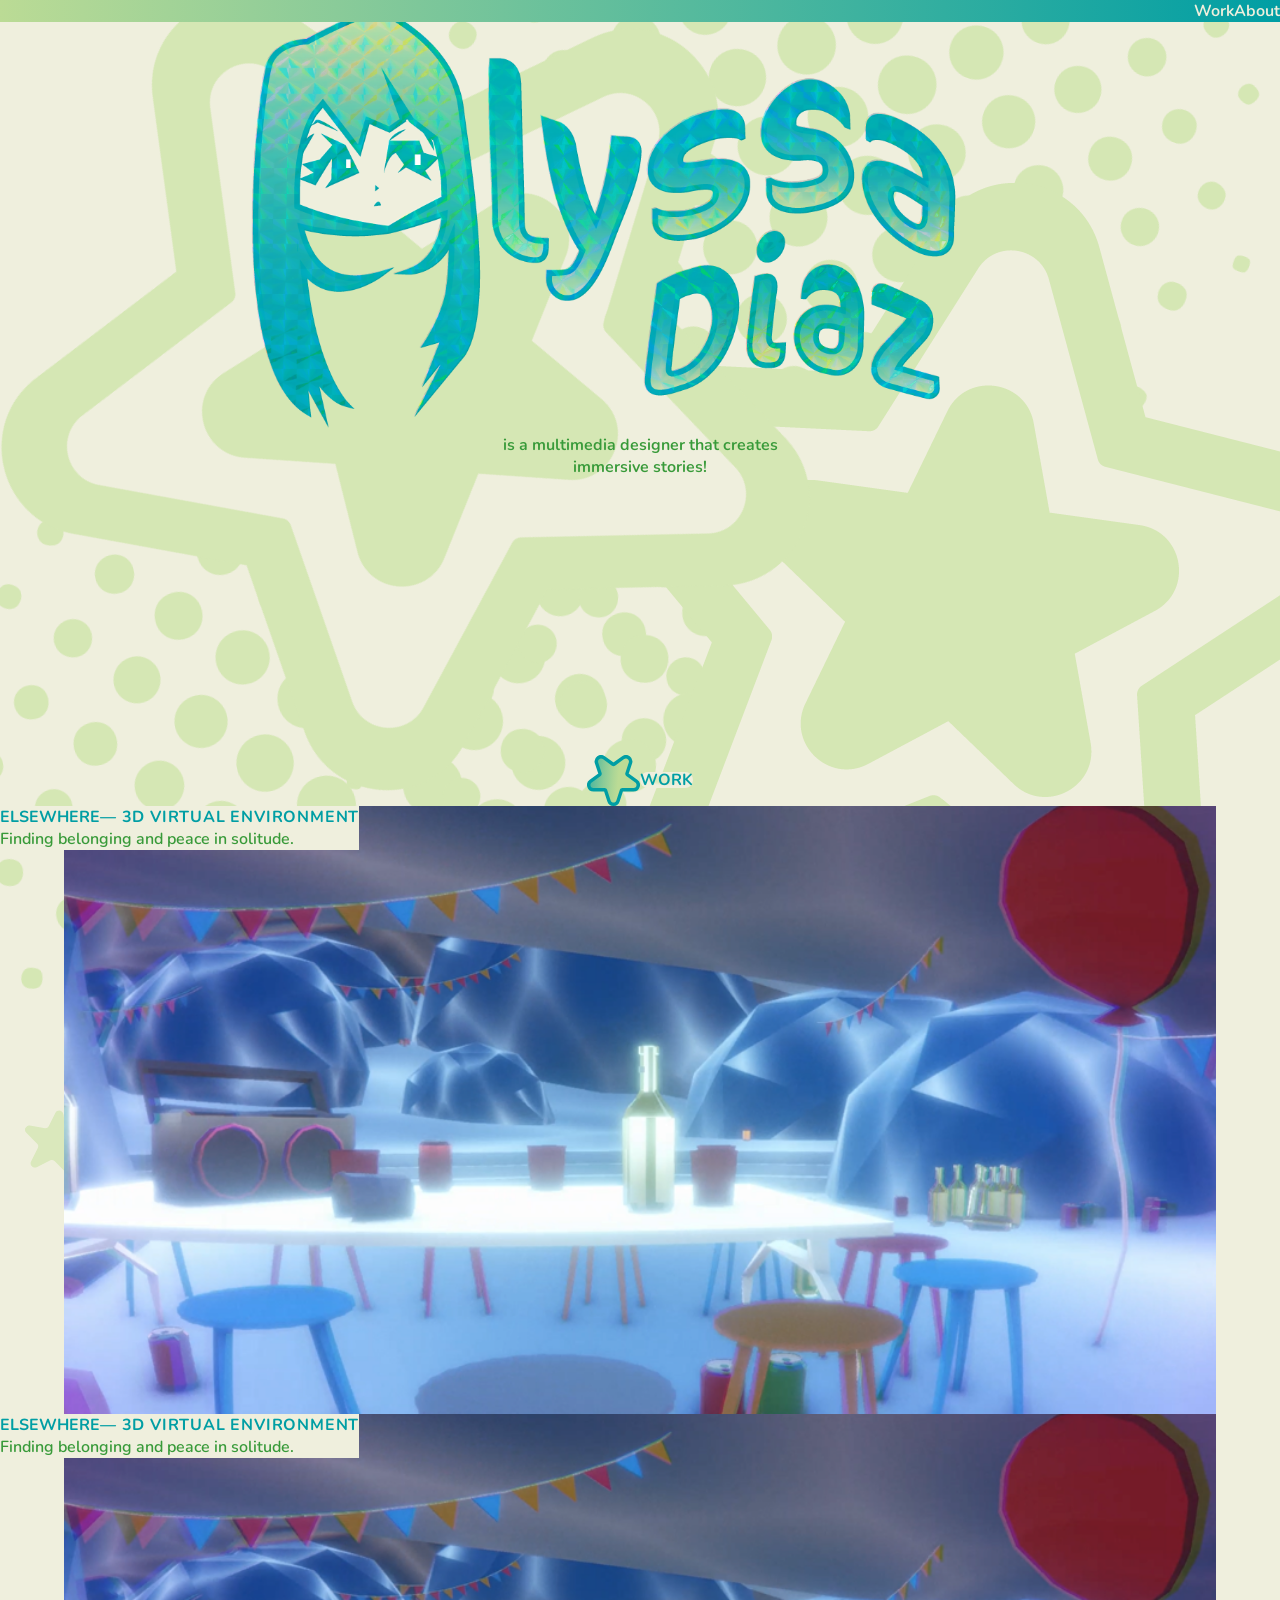
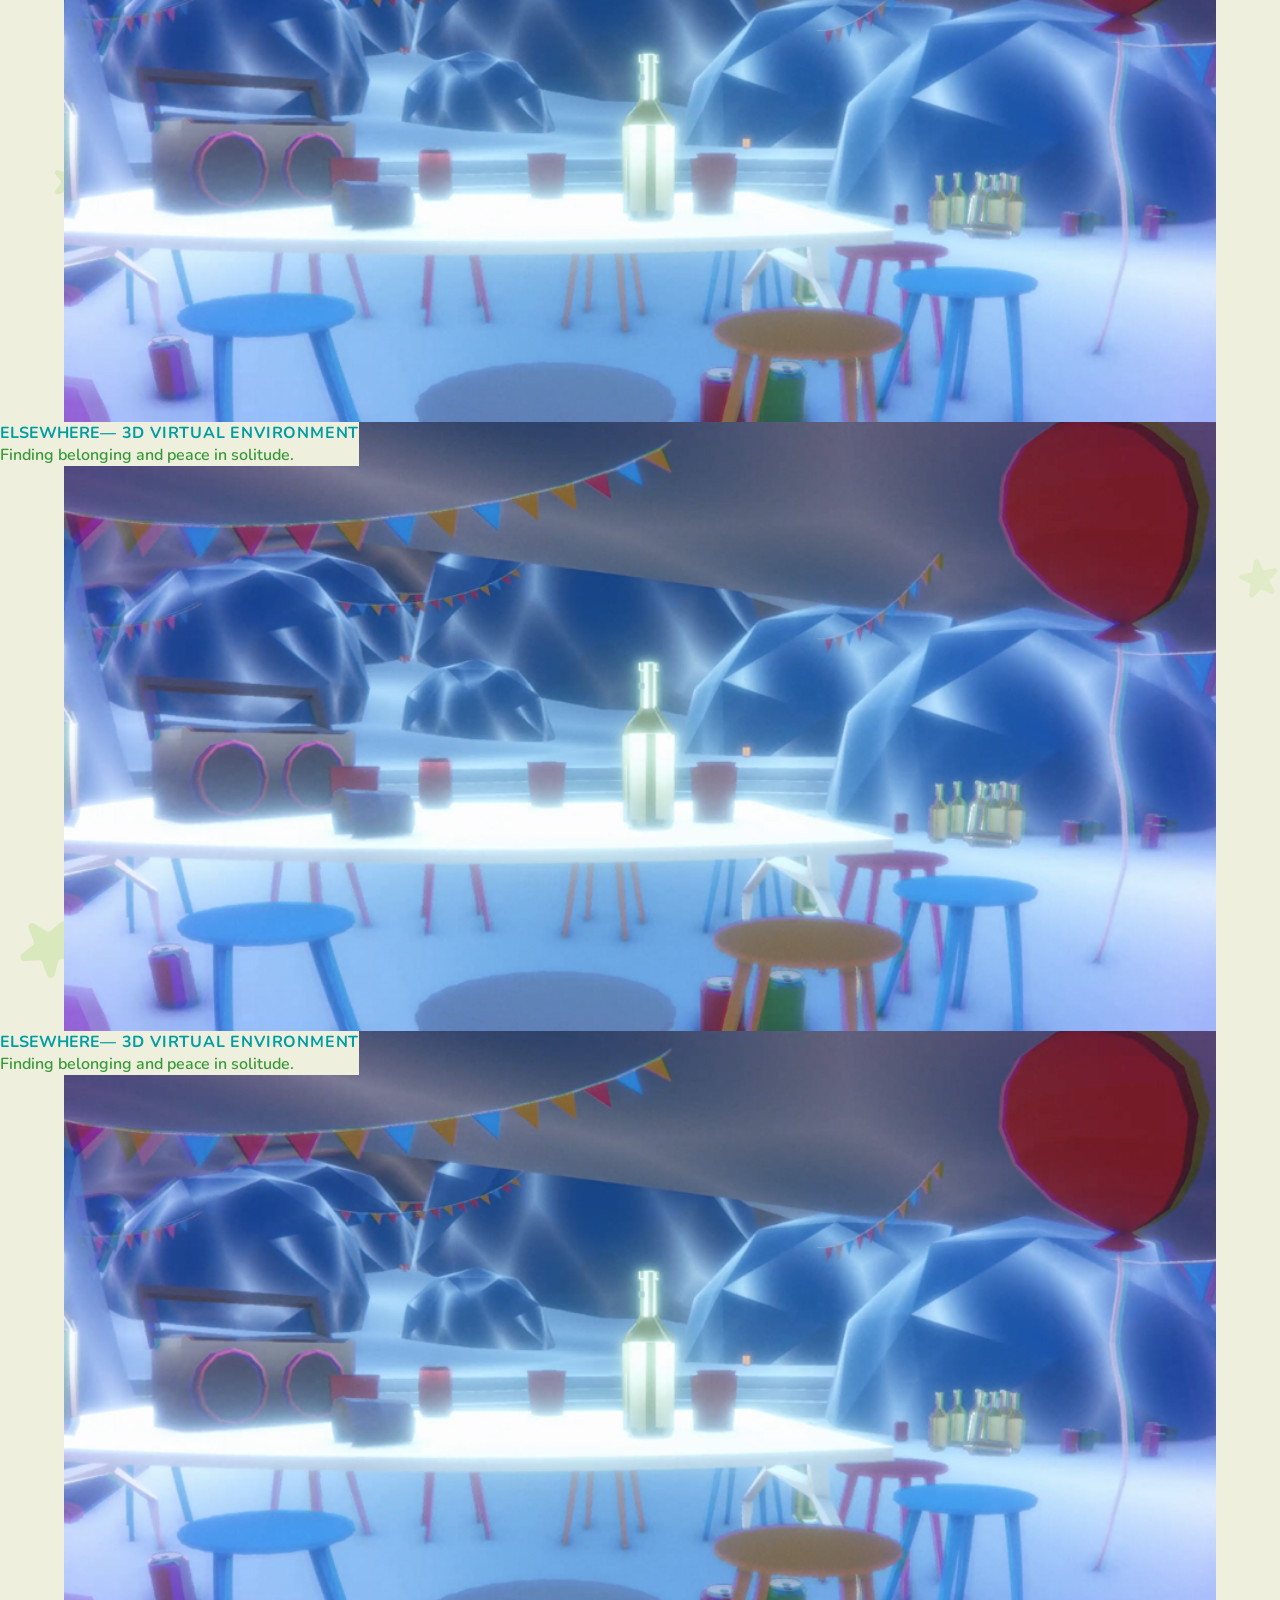
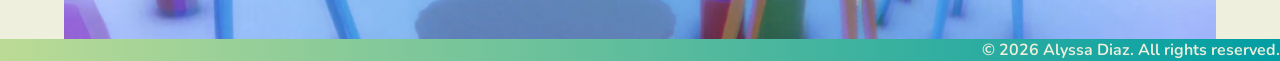
==== index.html @ bb654f98 "Initial commit" ====
<!DOCTYPE html>
<html lang="en">
<head>
  <meta charset="UTF-8">
  <meta name="viewport" content="width=device-width, initial-scale=1.0">
  <title>Alyssa Diaz</title>
  <link rel="stylesheet" href="https://fonts.googleapis.com/css2?family=Inconsolata:wght@200..900&family=Nunito:ital,wght@0,200..1000;1,200..1000&display=swap">
  <link rel="stylesheet" href="style.css">
</head>

<!-- navigation----------------------------->
<body>
  <header class="header">
    <nav class="nav" aria-label="Main">
      <ul>
        <li><a href="index.html">Work</a></li>
        <li><a href="about.html">About</a></li>
      </ul>
    </nav>
  </header>

  <!-- ME! ------------------------------------->
  <section class="intro-area" id="intro">
    <div class="intro-decor" aria-hidden="true">
      <img src="assets/homepage/halftone-circle.png" alt="" class="intro-asset intro-halftone intro-halftone--1">
      <img src="assets/homepage/halftone-circle.png" alt="" class="intro-asset intro-halftone intro-halftone--2">
      <img src="assets/homepage/halftone-circle.png" alt="" class="intro-asset intro-halftone intro-halftone--3">
      <img src="assets/homepage/bigstar.png" alt="" class="intro-asset intro-star intro-star--1">
      <img src="assets/homepage/bigstar.png" alt="" class="intro-asset intro-star intro-star--2">
    </div>

    <div class="intro-content">
      <div class="logo-box">
        <img src="assets/homepage/logo.png" alt="logo" class="logo">
      </div>

      <div class="intro-text">
        <p>is a multimedia designer that creates immersive stories!</p>
      </div>
    </div>
  </section>
  
    <!-- work section --------------------------------------->
    <div class="work-section-clip">
    <section class="work-section" id="work">
      <div class="work-decor" aria-hidden="true"></div>
      <div class="work-title-wrapper">
        <img src="assets/title-star.svg" class="star-icon" alt="" aria-hidden="true">
        <h2 class="work-title">WORK</h2>
      </div>
      <div class="work-grid">
 <!-- project 1 -->
 <a href="work/elsewhere.html" class="project-card">
    <!-- project label ontop -->
    <div class="project-info-label">
      <h3>ELSEWHERE <span class="subtitle">— 3D VIRTUAL ENVIRONMENT</span></h3>
      <p>Finding belonging and peace in solitude.</p>
    </div>
    
    <!-- image container -->
    <div class="project-image-container">
      <img src="assets\homepage\elsewhere.png" alt="Elsewhere Project" class="final-render" />
    </div>
  </a>


        <!-- project  1 end -->

         <!-- project 2 -->
 <a href="work/elsewhere.html" class="project-card">
    <!-- project label ontop -->
    <div class="project-info-label">
      <h3>ELSEWHERE <span class="subtitle">— 3D VIRTUAL ENVIRONMENT</span></h3>
      <p>Finding belonging and peace in solitude.</p>
    </div>
    
    <!-- image container -->
    <div class="project-image-container">
      <img src="assets\homepage\elsewhere.png" alt="Elsewhere Project" class="final-render" />
    </div>
  </a>


        <!-- project  2 end -->

                 <!-- project 3 -->
 <a href="work/elsewhere.html" class="project-card">
  <!-- project label ontop -->
  <div class="project-info-label">
    <h3>ELSEWHERE <span class="subtitle">— 3D VIRTUAL ENVIRONMENT</span></h3>
    <p>Finding belonging and peace in solitude.</p>
  </div>
  
  <!-- image container -->
  <div class="project-image-container">
    <img src="assets\homepage\elsewhere.png" alt="Elsewhere Project" class="final-render" />
  </div>
</a>


      <!-- project  3 end -->

               <!-- project 4 -->
 <a href="work/elsewhere.html" class="project-card">
  <!-- project label ontop -->
  <div class="project-info-label">
    <h3>ELSEWHERE <span class="subtitle">— 3D VIRTUAL ENVIRONMENT</span></h3>
    <p>Finding belonging and peace in solitude.</p>
  </div>
  
  <!-- image container -->
  <div class="project-image-container">
    <img src="assets\homepage\elsewhere.png" alt="Elsewhere Project" class="final-render" />
  </div>
</a>


      <!-- project  4 end -->

        
      </div>
    </section>
    </div>

  <!-- footer -->
  <footer class="site-footer" id="footer">
    <p>&copy; 2026 Alyssa Diaz. All rights reserved.</p>
  </footer>
  <script src="js/work-stars.js" defer></script>
</body>
</html>
---- style.css ----
/* RESET */
* {
  margin: 0;
  padding: 0;
  box-sizing: border-box;
}

html, body {
  margin: 0;
  padding: 0;
  width: 100%;
  max-width: 100%;
  overflow-x: clip;
}

:root {
  --site-ref-w: 1920px;
  /* 1440 → 0.75 | 1920 → 1 | 2560 → 1.33 */
  --site-scale: clamp(0.75, 100vw / var(--site-ref-w), 1.333);
  --header-offset: calc(5.5rem * var(--site-scale, 1));
}

/* MAIN STYLING */
body {
  background-color: #efefdd;
  font-family: "Nunito", sans-serif;
  padding-top: var(--header-offset);
}

p {
  color: #389a39;
}

/* =========================
   HEADER
========================= */

.header {
  display: flex;
  align-items: center;
  justify-content: flex-end;

  position: fixed;
  top: 0;
  left: 0;
  width: 100%;
  padding: calc(0.2rem * var(--site-scale, 1)) calc(4rem * var(--site-scale, 1)) calc(0.7rem * var(--site-scale, 1)) 0;
  box-sizing: border-box;

  background: linear-gradient(to right, #bbdb95, #009ea4);
  z-index: 1000;
}

/* top nav list */
.nav ul {
  display: flex;
  align-items: center;
  justify-content: flex-end;
  gap: calc(3rem * var(--site-scale, 1));

  list-style: none;
}

/* nav text */
.nav a {
  display: inline-block;
  font-size: calc(1.8rem * var(--site-scale, 1));
  font-weight: 650;
  text-decoration: none;
  color: #efefdd;
  transition: color 0.2s ease, transform 0.2s ease;
}

.nav a:hover {
  color: #d5e7b4;
  transform: scale(1.08);
}

.nav a:focus-visible {
  color: #d5e7b4;
  outline: 2px solid #efefdd;
  outline-offset: 0.2rem;
}

/* =========================
   HEADER DOUBLE LINE
========================= */

/* first line */
.header::before {
  content: "";
  position: absolute;
  bottom: calc(0.5rem * var(--site-scale, 1));
  left: 0;
  width: 100%;
  height: calc(0.3rem * var(--site-scale, 1));
  background: #bbdb95;
}

/* second line */
.header::after {
  content: "";
  position: absolute;
  bottom: 0;
  left: 0;
  width: 100%;
  height: calc(0.5rem * var(--site-scale, 1));
  background: #009ea4;
}

/* =========================
   INTRO SECTION
========================= */

.intro-area {
  position: relative;
  display: flex;
  flex-direction: column;
  align-items: center;
  justify-content: flex-start;
  min-height: 75vh;
  text-align: center;
  overflow: visible;
  margin: 3rem 0 2rem 0;
  padding-left: 2rem;
  padding-right: 2rem;
}

/* decorative layer */
.intro-decor {
  position: absolute;
  top: 0;
  bottom: 0;
  left: 0;
  right: 0;
  pointer-events: none;
  z-index: 0;
  overflow: visible;
}

@keyframes intro-jitter-a {
  0%, 100% {
    transform: translate(var(--translate-x, 0px), var(--translate-y, 0px)) rotate(var(--rotate, 0deg));
  }
  15% {
    transform: translate(calc(var(--translate-x, 0px) + 3px), calc(var(--translate-y, 0px) - 2px)) rotate(calc(var(--rotate, 0deg) + 1.2deg));
  }
  30% {
    transform: translate(calc(var(--translate-x, 0px) - 2px), calc(var(--translate-y, 0px) + 3px)) rotate(calc(var(--rotate, 0deg) - 0.9deg));
  }
  45% {
    transform: translate(calc(var(--translate-x, 0px) + 1px), calc(var(--translate-y, 0px) + 1px)) rotate(calc(var(--rotate, 0deg) + 0.4deg));
  }
  62% {
    transform: translate(calc(var(--translate-x, 0px) - 3px), calc(var(--translate-y, 0px) - 1px)) rotate(calc(var(--rotate, 0deg) - 1.1deg));
  }
  78% {
    transform: translate(calc(var(--translate-x, 0px) + 2px), calc(var(--translate-y, 0px) - 3px)) rotate(calc(var(--rotate, 0deg) + 0.7deg));
  }
}

@keyframes intro-jitter-b {
  0%, 100% {
    transform: translate(var(--translate-x, 0px), var(--translate-y, 0px)) rotate(var(--rotate, 0deg));
  }
  8% {
    transform: translate(calc(var(--translate-x, 0px) - 2px), calc(var(--translate-y, 0px) + 2px)) rotate(calc(var(--rotate, 0deg) - 1deg));
  }
  22% {
    transform: translate(calc(var(--translate-x, 0px) + 4px), calc(var(--translate-y, 0px) - 1px)) rotate(calc(var(--rotate, 0deg) + 1.4deg));
  }
  38% {
    transform: translate(var(--translate-x, 0px), var(--translate-y, 0px)) rotate(var(--rotate, 0deg));
  }
  51% {
    transform: translate(calc(var(--translate-x, 0px) - 1px), calc(var(--translate-y, 0px) - 3px)) rotate(calc(var(--rotate, 0deg) - 0.6deg));
  }
  67% {
    transform: translate(calc(var(--translate-x, 0px) + 2px), calc(var(--translate-y, 0px) + 2px)) rotate(calc(var(--rotate, 0deg) + 0.8deg));
  }
  88% {
    transform: translate(calc(var(--translate-x, 0px) - 3px), calc(var(--translate-y, 0px) + 1px)) rotate(calc(var(--rotate, 0deg) - 1.2deg));
  }
}

@keyframes intro-jitter-c {
  0%, 100% {
    transform: translate(var(--translate-x, 0px), var(--translate-y, 0px)) rotate(var(--rotate, 0deg));
  }
  18% {
    transform: translate(calc(var(--translate-x, 0px) + 1px), calc(var(--translate-y, 0px) + 3px)) rotate(calc(var(--rotate, 0deg) + 0.5deg));
  }
  33% {
    transform: translate(calc(var(--translate-x, 0px) - 3px), calc(var(--translate-y, 0px) - 2px)) rotate(calc(var(--rotate, 0deg) - 1.3deg));
  }
  49% {
    transform: translate(var(--translate-x, 0px), var(--translate-y, 0px)) rotate(var(--rotate, 0deg));
  }
  64% {
    transform: translate(calc(var(--translate-x, 0px) + 2px), calc(var(--translate-y, 0px) - 1px)) rotate(calc(var(--rotate, 0deg) + 1deg));
  }
  79% {
    transform: translate(calc(var(--translate-x, 0px) - 2px), calc(var(--translate-y, 0px) + 2px)) rotate(calc(var(--rotate, 0deg) - 0.7deg));
  }
  93% {
    transform: translate(calc(var(--translate-x, 0px) + 3px), calc(var(--translate-y, 0px) - 3px)) rotate(calc(var(--rotate, 0deg) + 1.1deg));
  }
}

.intro-asset {
  position: absolute;
  width: var(--size);
  height: auto;
  top: var(--top, auto);
  left: var(--left, auto);
  right: var(--right, auto);
  transform: translate(var(--translate-x, 0px), var(--translate-y, 0px)) rotate(var(--rotate, 0deg));
  animation-timing-function: steps(1, end);
  animation-iteration-count: infinite;
}

.intro-halftone--1 {
  animation-name: intro-jitter-a;
  animation-duration: 2.17s;
  animation-delay: -0.83s;
}

.intro-halftone--2 {
  animation-name: intro-jitter-b;
  animation-duration: 4.03s;
  animation-delay: -2.41s;
}

.intro-halftone--3 {
  animation-name: intro-jitter-c;
  animation-duration: 5.29s;
  animation-delay: -3.67s;
}

.intro-star--1 {
  animation-name: intro-jitter-b;
  animation-duration: 3.71s;
  animation-delay: -1.19s;
}

.intro-star--2 {
  animation-name: intro-jitter-a;
  animation-duration: 2.89s;
  animation-delay: -2.03s;
}

@media (prefers-reduced-motion: reduce) {
  .intro-asset,
  .logo,
  .intro-text {
    animation: none;
  }
}

/* halftone circles */
.intro-halftone--1 {
  --size: calc(35rem * var(--site-scale, 1));
  --top: 45%;
  --left: -5%;
  --rotate: -12deg;
}

.intro-halftone--2 {
  --size: calc(35rem * var(--site-scale, 1));
  --top: 60%;
  --right: 5%;
  --left: auto;
  --rotate: 8deg;
}

.intro-halftone--3 {
  --size: calc(35rem * var(--site-scale, 1));
  --top: -48%;
  --right: 1%;
  --left: auto;
  --rotate: 20deg;
}

/* big stars */
.intro-star--1 {
  --size: calc(35rem * var(--site-scale, 1));
  --top: 20%;
  --right: -8%;
  --left: auto;
}

.intro-star--2 {
  --size: calc(30rem * var(--site-scale, 1));
  --top: -15%;
  --left: 1%;
  --rotate: -40deg;
}

.intro-content {
  position: relative;
  z-index: 1;
  display: flex;
  flex-direction: column;
  align-items: center;
  width: 100%;
}

/* logo & intro text float */
@keyframes intro-float {
  0%, 100% {
    transform: translateY(0);
  }
  50% {
    transform: translateY(calc(-1rem * var(--site-scale, 1)));
  }
}

.logo-box {
  margin-top: -6vh;
  padding-right: 4rem;
}

.logo {
  width: 60vw;
  height: auto;
  animation: intro-float 4.5s ease-in-out infinite;
}

/* intro text */
.intro-text {
  margin-top: calc(1rem * var(--site-scale, 1));
  animation: intro-float 5.2s ease-in-out infinite;
  animation-delay: -2s;
}

.intro-text p {
  margin-top: 0;
  font-size: calc(1.8rem * var(--site-scale, 1));
  font-weight: 650;
  max-width: 30ch;
  text-align: center;
}

/* =========================
   WORK SECTION
========================= */

.work-section-clip {
  width: 100vw;
  max-width: 100vw;
  margin-left: calc(50% - 50vw);
  margin-right: calc(50% - 50vw);
  overflow: hidden;
}

.work-section {
  position: relative;
  width: calc(100% + 4rem * var(--site-scale, 1));
  margin-left: calc(-2rem * var(--site-scale, 1));
  margin-bottom: calc(-2rem * var(--site-scale, 1));
  padding-bottom: calc(2rem * var(--site-scale, 1));
  box-sizing: border-box;
  display: flex;
  flex-direction: column;
  align-items: center;
  overflow: hidden;
  border: calc(0.7rem * var(--site-scale, 1)) solid #009ea4;
  border-radius: calc(7rem * var(--site-scale, 1)) calc(7rem * var(--site-scale, 1)) 0 0;
  background: linear-gradient(
    to bottom,
    #d5e7b4 0,
    #d5e7b4 calc(7rem * var(--site-scale, 1)),
    #efefdd calc(25rem * var(--site-scale, 1))
  );
}

/* floating background stars */
.work-decor {
  position: absolute;
  inset: 0;
  pointer-events: none;
  z-index: 0;
  overflow: hidden;
}

.work-star {
  position: absolute;
  left: 0;
  top: 0;
  height: auto;
  transform-origin: center center;
  pointer-events: none;
}

.work-grid {
  position: relative;
  z-index: 1;
  width: 100%;
  max-width: calc(96rem * var(--site-scale, 1));
  margin: 0 auto;
  padding: 0 calc(1.5rem * var(--site-scale, 1));
  display: flex;
  flex-direction: column;
  align-items: center;
  gap: calc(5rem * var(--site-scale, 1));
}

/* -------------------------------------------PROJECTS--- */

/* work title */
.work-title-wrapper {
  display: inline-flex;
  flex-direction: row;
  align-items: center;
  justify-content: center;
  position: relative;
  z-index: 10;
  margin: calc(5rem * var(--site-scale, 1)) auto calc(8rem * var(--site-scale, 1));
}

.star-icon {
  width: auto;
  height: calc(8rem * var(--site-scale, 1));
  flex-shrink: 0;
  margin-right: calc(-5.5rem * var(--site-scale, 1));
  z-index: 2;
}

.work-title {
  margin: 0;
  background-color: #efefdd;
  border: calc(9px * var(--site-scale, 1)) solid #009ea4;
  border-radius: 999px;
  padding: calc(0.75rem * var(--site-scale, 1)) calc(8rem * var(--site-scale, 1));
  color: #009ea4;
  font-family: "Nunito", sans-serif;
  font-size: calc(4rem * var(--site-scale, 1));
  font-weight: 700;
  line-height: 1;
  white-space: nowrap;

  background-image:
    linear-gradient(to left, #efefdd 20%, transparent 80%),
    radial-gradient(#d5e7b4 30%, transparent 50%);
  background-size: 100% 100%, calc(20px * var(--site-scale, 1)) calc(20px * var(--site-scale, 1));
  background-repeat: no-repeat, repeat;
}

@keyframes project-card-bounce {
  /* on ground */
  0%, 48%, 50%, 98%, 100% {
    transform: translateY(0) rotate(0deg);
  }

  /* —— bounce 1: jump → wiggle → fall —— */
  9% {
    transform: translateY(calc(-10px * var(--site-scale, 1))) rotate(0deg);
  }
  13% {
    transform: translateY(calc(-10px * var(--site-scale, 1))) rotate(-0.3deg);
  }
  18% {
    transform: translateY(calc(-10px * var(--site-scale, 1))) rotate(0.25deg);
  }
  23% {
    transform: translateY(calc(-10px * var(--site-scale, 1))) rotate(-0.25deg);
  }
  28% {
    transform: translateY(calc(-10px * var(--site-scale, 1))) rotate(0deg);
  }
  36% {
    transform: translateY(calc(-6px * var(--site-scale, 1))) rotate(0deg);
  }
  42% {
    transform: translateY(calc(-2px * var(--site-scale, 1))) rotate(0deg);
  }

  /* —— bounce 2: jump → wiggle → fall —— */
  59% {
    transform: translateY(calc(-10px * var(--site-scale, 1))) rotate(0deg);
  }
  63% {
    transform: translateY(calc(-10px * var(--site-scale, 1))) rotate(0.3deg);
  }
  68% {
    transform: translateY(calc(-10px * var(--site-scale, 1))) rotate(-0.25deg);
  }
  73% {
    transform: translateY(calc(-10px * var(--site-scale, 1))) rotate(0.25deg);
  }
  78% {
    transform: translateY(calc(-10px * var(--site-scale, 1))) rotate(0deg);
  }
  86% {
    transform: translateY(calc(-6px * var(--site-scale, 1))) rotate(0deg);
  }
  92% {
    transform: translateY(calc(-2px * var(--site-scale, 1))) rotate(0deg);
  }
}

/* --- THE CARD CONTAINER ------------ */
.project-card {
  display: block;
  text-decoration: none;
  width: 100%;
  max-width: calc(90rem * var(--site-scale, 1));
  position: relative;
  border-radius: calc(3.75rem * var(--site-scale, 1));
  overflow: visible;
  scale: 1;
  transform-origin: center center;
  transition: scale 0.4s ease;
  margin-bottom: calc(4rem * var(--site-scale, 1));
  cursor: pointer;
}

.project-card:hover {
  z-index: 5;
  scale: 1.03;
  animation: project-card-bounce 2.5s ease-in-out infinite;
}

@media (prefers-reduced-motion: reduce) {
  .project-card:hover {
    animation: none;
    scale: 1.02;
  }
}

/* --- THE FLOATING LABEL (THE STICKER) --- */
.project-info-label {
  position: absolute;
  top: calc(-3rem * var(--site-scale, 1));
  left: calc(1rem * var(--site-scale, 1));
  background-color: #efefdd;
  border: calc(8px * var(--site-scale, 1)) solid #009ea4;
  border-radius: calc(3.75rem * var(--site-scale, 1));
  padding: calc(1rem * var(--site-scale, 1)) calc(3rem * var(--site-scale, 1));
  z-index: 10;
  max-width: min(92%, calc(52rem * var(--site-scale, 1)));
  box-shadow: calc(5px * var(--site-scale, 1)) calc(5px * var(--site-scale, 1)) 0 rgba(0, 0, 0, 0.05);
}

.project-info-label h3 {
  color: #009ea4;
  font-family: "Nunito", sans-serif;
  font-size: calc(2.5rem * var(--site-scale, 1));
  margin: 0;
  display: flex;
  flex-wrap: wrap;
  align-items: center;
  gap: calc(0.5rem * var(--site-scale, 1));
}

.project-info-label h3 .subtitle {
  font-size: calc(1.25rem * var(--site-scale, 1));
  text-transform: uppercase;
  letter-spacing: 0.05em;
}

.project-info-label p {
  color: #389a39;
  font-size: calc(1.25rem * var(--site-scale, 1));
  font-weight: 600;
  margin-top: calc(0.25rem * var(--site-scale, 1));
}

/* --- THE IMAGE --- */
.project-image-container {
  width: 90%;
  height: calc(20rem * var(--site-scale, 1));
  margin: 0 auto;
  overflow: hidden;
  border-radius: calc(5.5rem * var(--site-scale, 1));
  display: flex;
  border: calc(12px * var(--site-scale, 1)) solid #bbdb95;
}

.final-render {
  width: 100%;
  height: auto;
  object-fit: cover;
  display: block;
}

/* =========================
   FOOTER
========================= */

.site-footer {
  position: relative;
  width: 100%;
  box-sizing: border-box;
  background: linear-gradient(to right, #bbdb95, #009ea4);
}

/* thick teal line (top) */
.site-footer::before {
  content: "";
  position: absolute;
  top: 0;
  left: 0;
  width: 100%;
  height: calc(0.5rem * var(--site-scale, 1));
  background: #009ea4;
}

/* slim green line */
.site-footer::after {
  content: "";
  position: absolute;
  top: calc(0.5rem * var(--site-scale, 1));
  left: 0;
  width: 100%;
  height: calc(0.3rem * var(--site-scale, 1));
  background: #bbdb95;
}

.site-footer p {
  margin: 0;
  padding: calc(1rem * var(--site-scale, 1)) calc(4rem * var(--site-scale, 1)) calc(0.65rem * var(--site-scale, 1));
  padding-top: calc(1.5rem * var(--site-scale, 1));
  color: #efefdd;
  font-family: "Nunito", sans-serif;
  font-size: calc(1.25rem * var(--site-scale, 1));
  font-weight: 650;
  text-align: right;
}
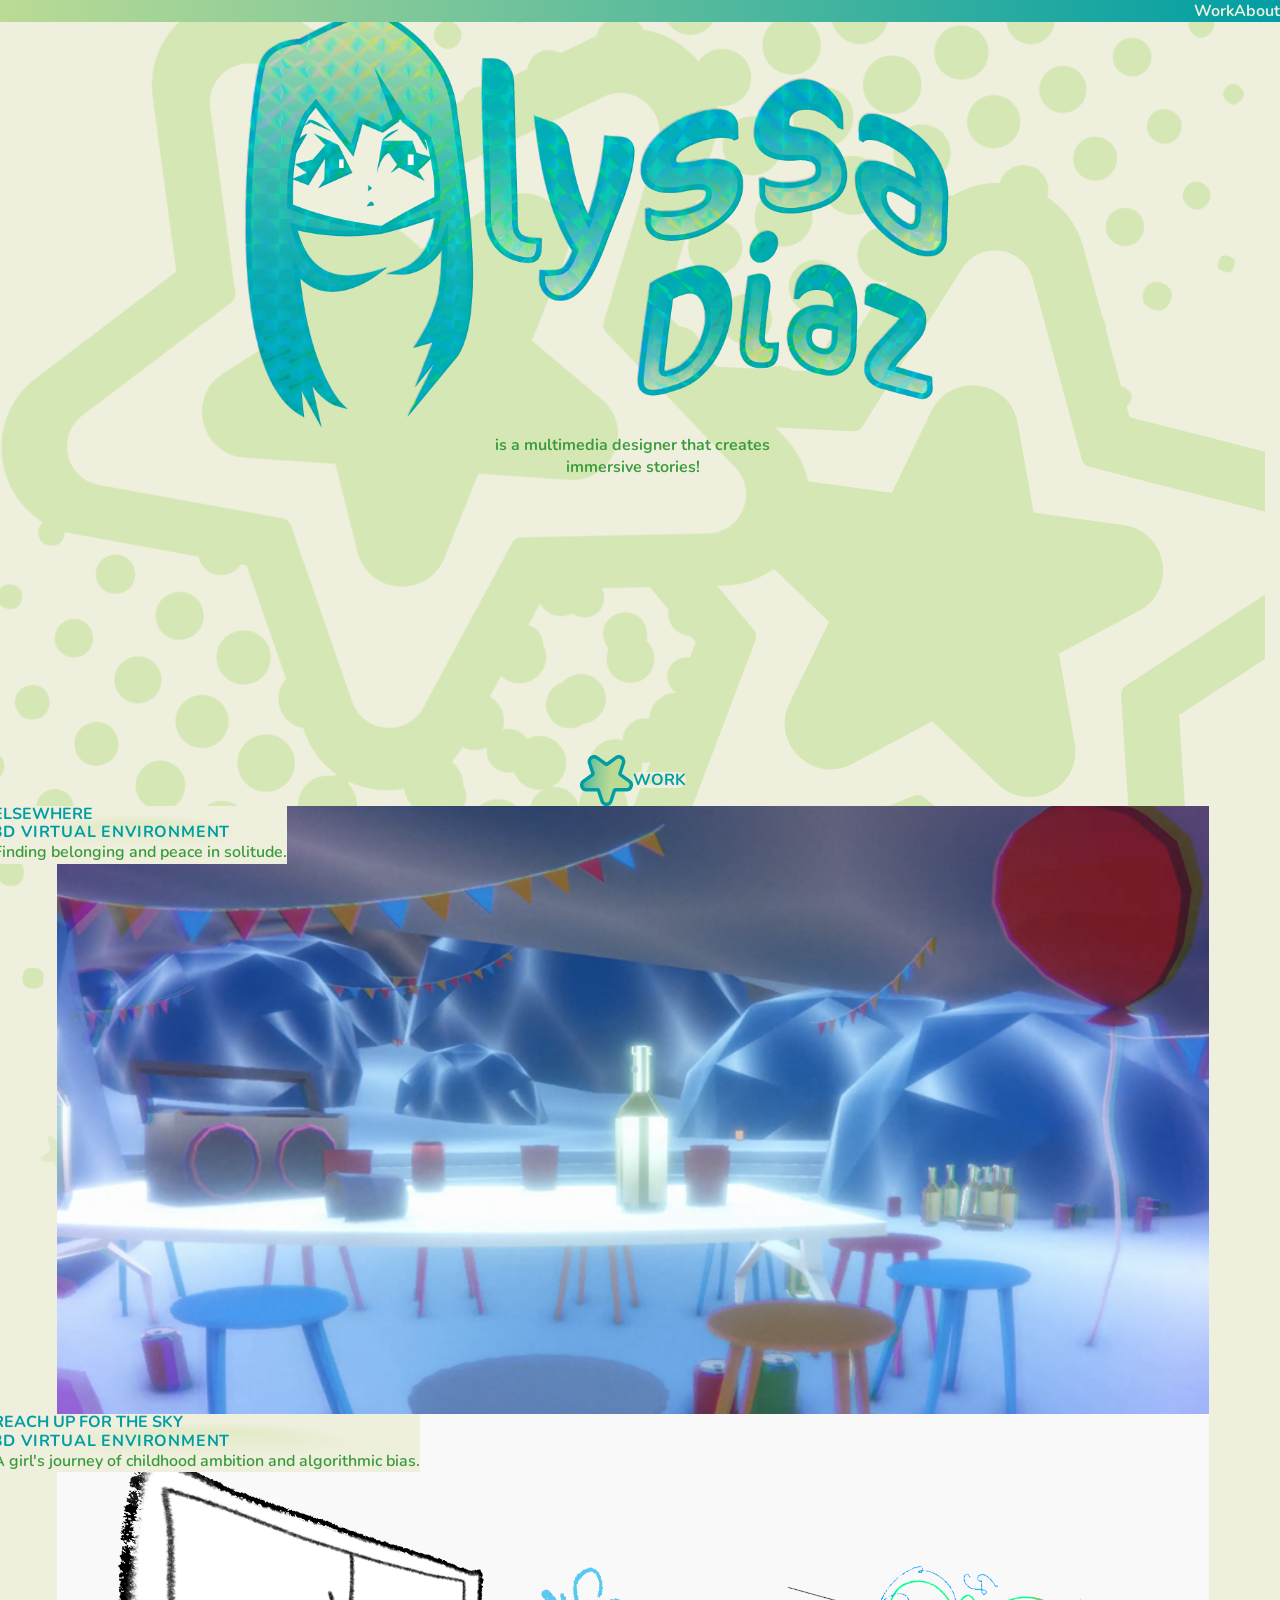
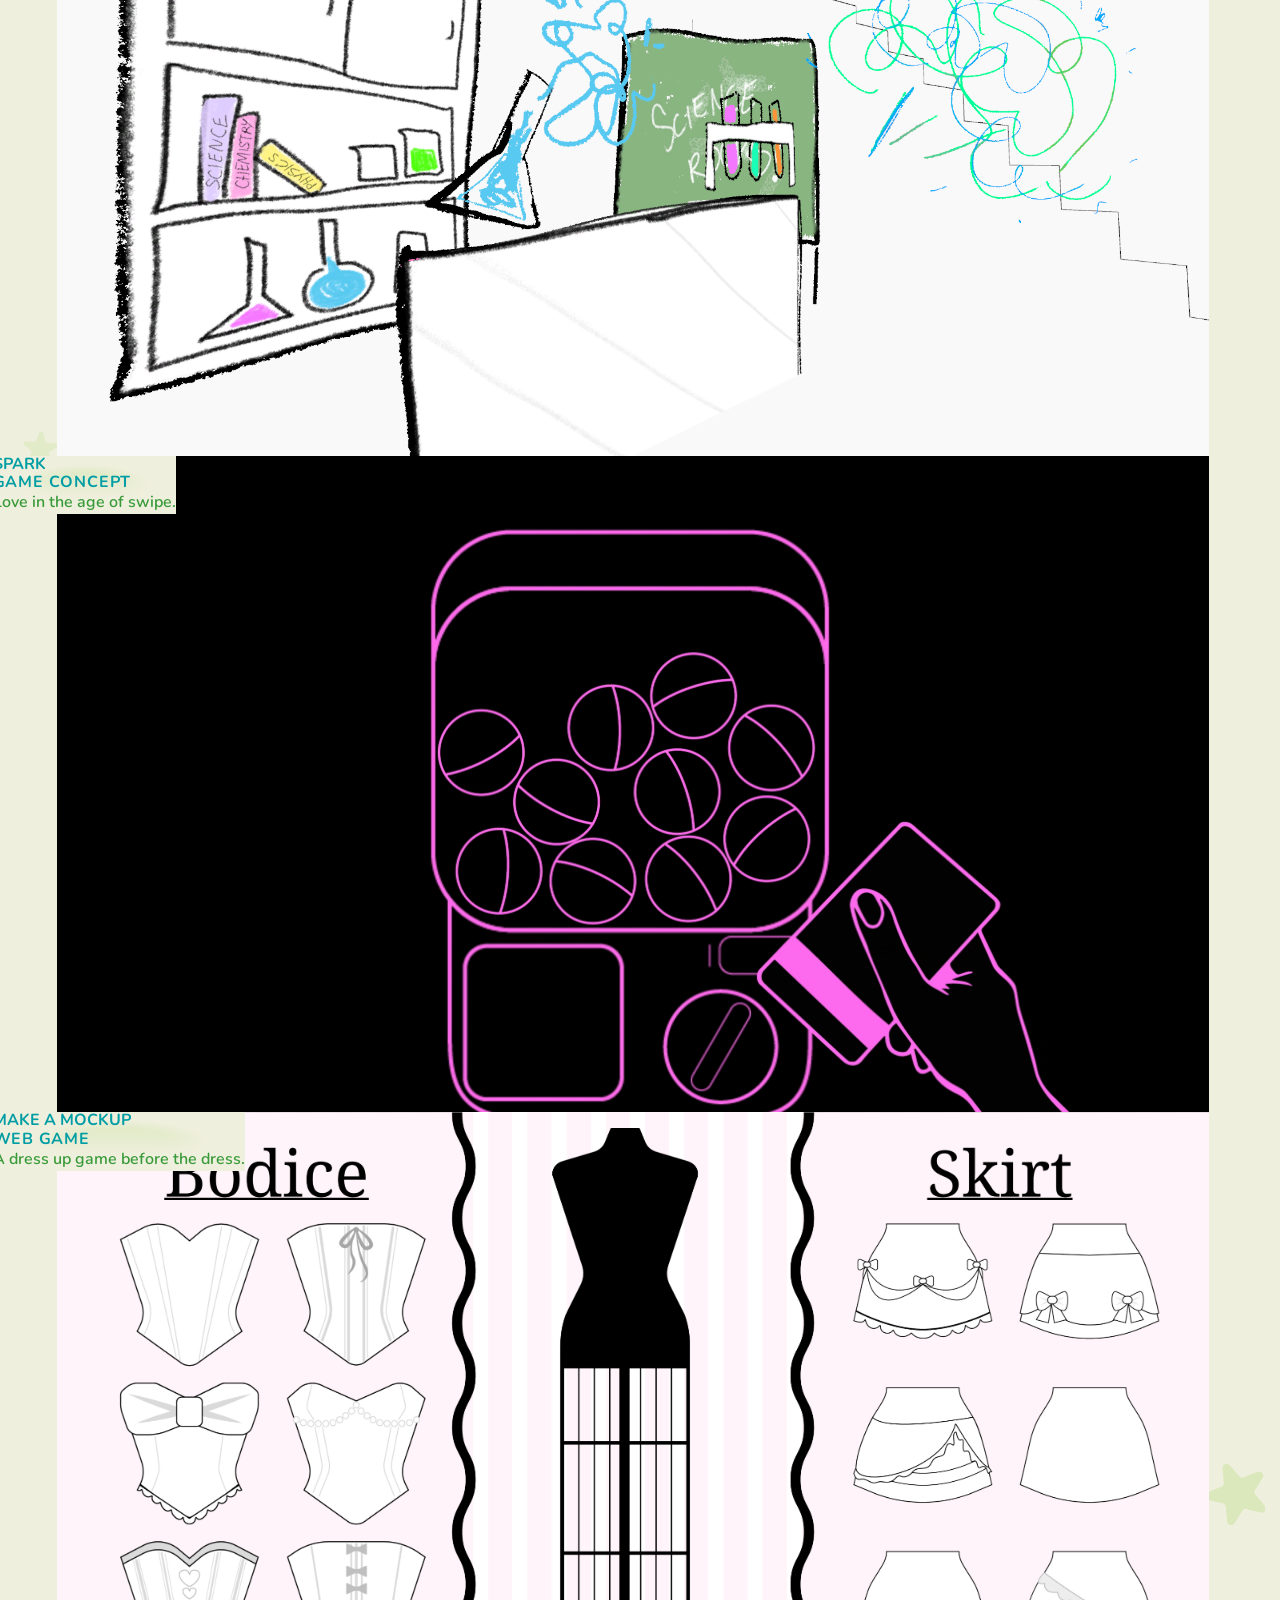
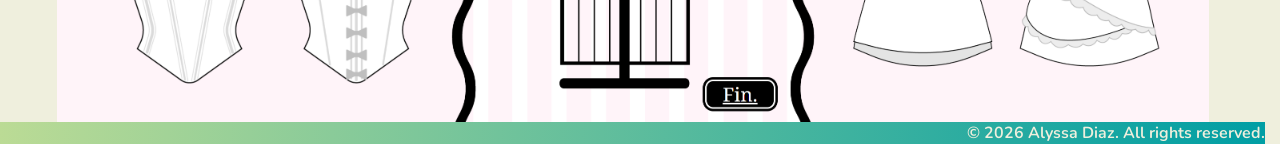
==== commit 150a8ac3: "hi!" ====
--- a/index.html
+++ b/index.html
@@ -50,11 +50,12 @@
       </div>
       <div class="work-grid">
  <!-- project 1 -->
- <a href="work/elsewhere.html" class="project-card">
+ <a href="works/elsewhere.html" class="project-card">
     <!-- project label ontop -->
     <div class="project-info-label">
-      <h3>ELSEWHERE <span class="subtitle">— 3D VIRTUAL ENVIRONMENT</span></h3>
-      <p>Finding belonging and peace in solitude.</p>
+      <h3 class="project-title">ELSEWHERE</h3>
+      <p class="project-subtitle">3D VIRTUAL ENVIRONMENT</p>
+      <p class="project-tagline">Finding belonging and peace in solitude.</p>
     </div>
     
     <!-- image container -->
@@ -67,16 +68,17 @@
         <!-- project  1 end -->
 
          <!-- project 2 -->
- <a href="work/elsewhere.html" class="project-card">
+ <a href="works/reachup.html" class="project-card">
     <!-- project label ontop -->
     <div class="project-info-label">
-      <h3>ELSEWHERE <span class="subtitle">— 3D VIRTUAL ENVIRONMENT</span></h3>
-      <p>Finding belonging and peace in solitude.</p>
+      <h3 class="project-title">REACH UP FOR THE SKY</h3>
+      <p class="project-subtitle">3D VIRTUAL ENVIRONMENT</p>
+      <p class="project-tagline">A girl's journey of childhood ambition and algorithmic bias.</p>
     </div>
     
     <!-- image container -->
     <div class="project-image-container">
-      <img src="assets\homepage\elsewhere.png" alt="Elsewhere Project" class="final-render" />
+      <img src="assets\homepage\reachup.png" alt="Reach Up Project" class="final-render" />
     </div>
   </a>
 
@@ -84,16 +86,17 @@
         <!-- project  2 end -->
 
                  <!-- project 3 -->
- <a href="work/elsewhere.html" class="project-card">
+ <a href="works/spark.html" class="project-card">
   <!-- project label ontop -->
   <div class="project-info-label">
-    <h3>ELSEWHERE <span class="subtitle">— 3D VIRTUAL ENVIRONMENT</span></h3>
-    <p>Finding belonging and peace in solitude.</p>
+    <h3 class="project-title">SPARK</h3>
+    <p class="project-subtitle">GAME CONCEPT</p>
+    <p class="project-tagline">Love in the age of swipe.</p>
   </div>
   
   <!-- image container -->
   <div class="project-image-container">
-    <img src="assets\homepage\elsewhere.png" alt="Elsewhere Project" class="final-render" />
+    <img src="assets\homepage\spark.png" alt="Spark Project" class="final-render" />
   </div>
 </a>
 
@@ -101,16 +104,17 @@
       <!-- project  3 end -->
 
                <!-- project 4 -->
- <a href="work/elsewhere.html" class="project-card">
+ <a href="works/makeamockup.html" class="project-card">
   <!-- project label ontop -->
   <div class="project-info-label">
-    <h3>ELSEWHERE <span class="subtitle">— 3D VIRTUAL ENVIRONMENT</span></h3>
-    <p>Finding belonging and peace in solitude.</p>
+    <h3 class="project-title">MAKE A MOCKUP</h3>
+    <p class="project-subtitle">WEB GAME</p>
+    <p class="project-tagline">A dress up game before the dress.</p>
   </div>
   
   <!-- image container -->
   <div class="project-image-container">
-    <img src="assets\homepage\elsewhere.png" alt="Elsewhere Project" class="final-render" />
+    <img src="assets\homepage\makeamockup.png" alt="Make a Mockup Project" class="final-render" />
   </div>
 </a>
 
--- a/style.css
+++ b/style.css
@@ -3,6 +3,11 @@
   margin: 0;
   padding: 0;
   box-sizing: border-box;
+}
+
+html {
+  overflow-y: scroll;
+  scrollbar-gutter: stable;
 }
 
 html, body {
@@ -375,6 +380,16 @@
 }
 
 /* floating background stars */
+.work-decor,
+.about-decor {
+  transition: opacity 0.2s ease-out;
+}
+
+.work-decor.work-decor--pending,
+.about-decor.work-decor--pending {
+  opacity: 0;
+}
+
 .work-decor {
   position: absolute;
   inset: 0;
@@ -530,40 +545,58 @@
 
 /* --- THE FLOATING LABEL (THE STICKER) --- */
 .project-info-label {
+  /* Fits "REACH UP FOR THE SKY" + subtitle on one line; taglines wrap inside */
+  --project-label-width: calc(43rem * var(--site-scale, 1));
   position: absolute;
   top: calc(-3rem * var(--site-scale, 1));
   left: calc(1rem * var(--site-scale, 1));
+  box-sizing: border-box;
+  width: min(var(--project-label-width), 92%);
+  min-width: min(var(--project-label-width), 92%);
+  max-width: min(var(--project-label-width), 92%);
   background-color: #efefdd;
   border: calc(8px * var(--site-scale, 1)) solid #009ea4;
   border-radius: calc(3.75rem * var(--site-scale, 1));
-  padding: calc(1rem * var(--site-scale, 1)) calc(3rem * var(--site-scale, 1));
+  padding: calc(1rem * var(--site-scale, 1)) calc(4.75rem * var(--site-scale, 1));
   z-index: 10;
-  max-width: min(92%, calc(52rem * var(--site-scale, 1)));
   box-shadow: calc(5px * var(--site-scale, 1)) calc(5px * var(--site-scale, 1)) 0 rgba(0, 0, 0, 0.05);
-}
-
-.project-info-label h3 {
+  background-image:
+    linear-gradient(to bottom, transparent 15%, #efefdd 75%),
+    radial-gradient(rgba(213, 231, 180, 0.65) 30%, transparent 50%);
+  background-size: 100% 100%, calc(20px * var(--site-scale, 1)) calc(20px * var(--site-scale, 1));
+  background-repeat: no-repeat, repeat;
+}
+
+.project-info-label .project-title {
   color: #009ea4;
   font-family: "Nunito", sans-serif;
-  font-size: calc(2.5rem * var(--site-scale, 1));
+  font-size: calc(2rem * var(--site-scale, 1));
+  font-weight: 700;
+  line-height: 1.1;
   margin: 0;
-  display: flex;
-  flex-wrap: wrap;
-  align-items: center;
-  gap: calc(0.5rem * var(--site-scale, 1));
-}
-
-.project-info-label h3 .subtitle {
-  font-size: calc(1.25rem * var(--site-scale, 1));
+  white-space: nowrap;
+}
+
+.project-info-label .project-subtitle {
+  margin: calc(0.2rem * var(--site-scale, 1)) 0 0;
+  color: #009ea4;
+  font-family: "Nunito", sans-serif;
+  font-size: calc(1.1rem * var(--site-scale, 1));
+  font-weight: 700;
+  line-height: 1.2;
+  letter-spacing: 0.05em;
   text-transform: uppercase;
-  letter-spacing: 0.05em;
-}
-
-.project-info-label p {
+  white-space: nowrap;
+}
+
+.project-info-label .project-tagline {
+  margin: calc(0.35rem * var(--site-scale, 1)) 0 0;
   color: #389a39;
-  font-size: calc(1.25rem * var(--site-scale, 1));
+  font-family: "Nunito", sans-serif;
+  font-size: calc(1.2rem * var(--site-scale, 1));
   font-weight: 600;
-  margin-top: calc(0.25rem * var(--site-scale, 1));
+  line-height: 1.35;
+  width: 100%;
 }
 
 /* --- THE IMAGE --- */
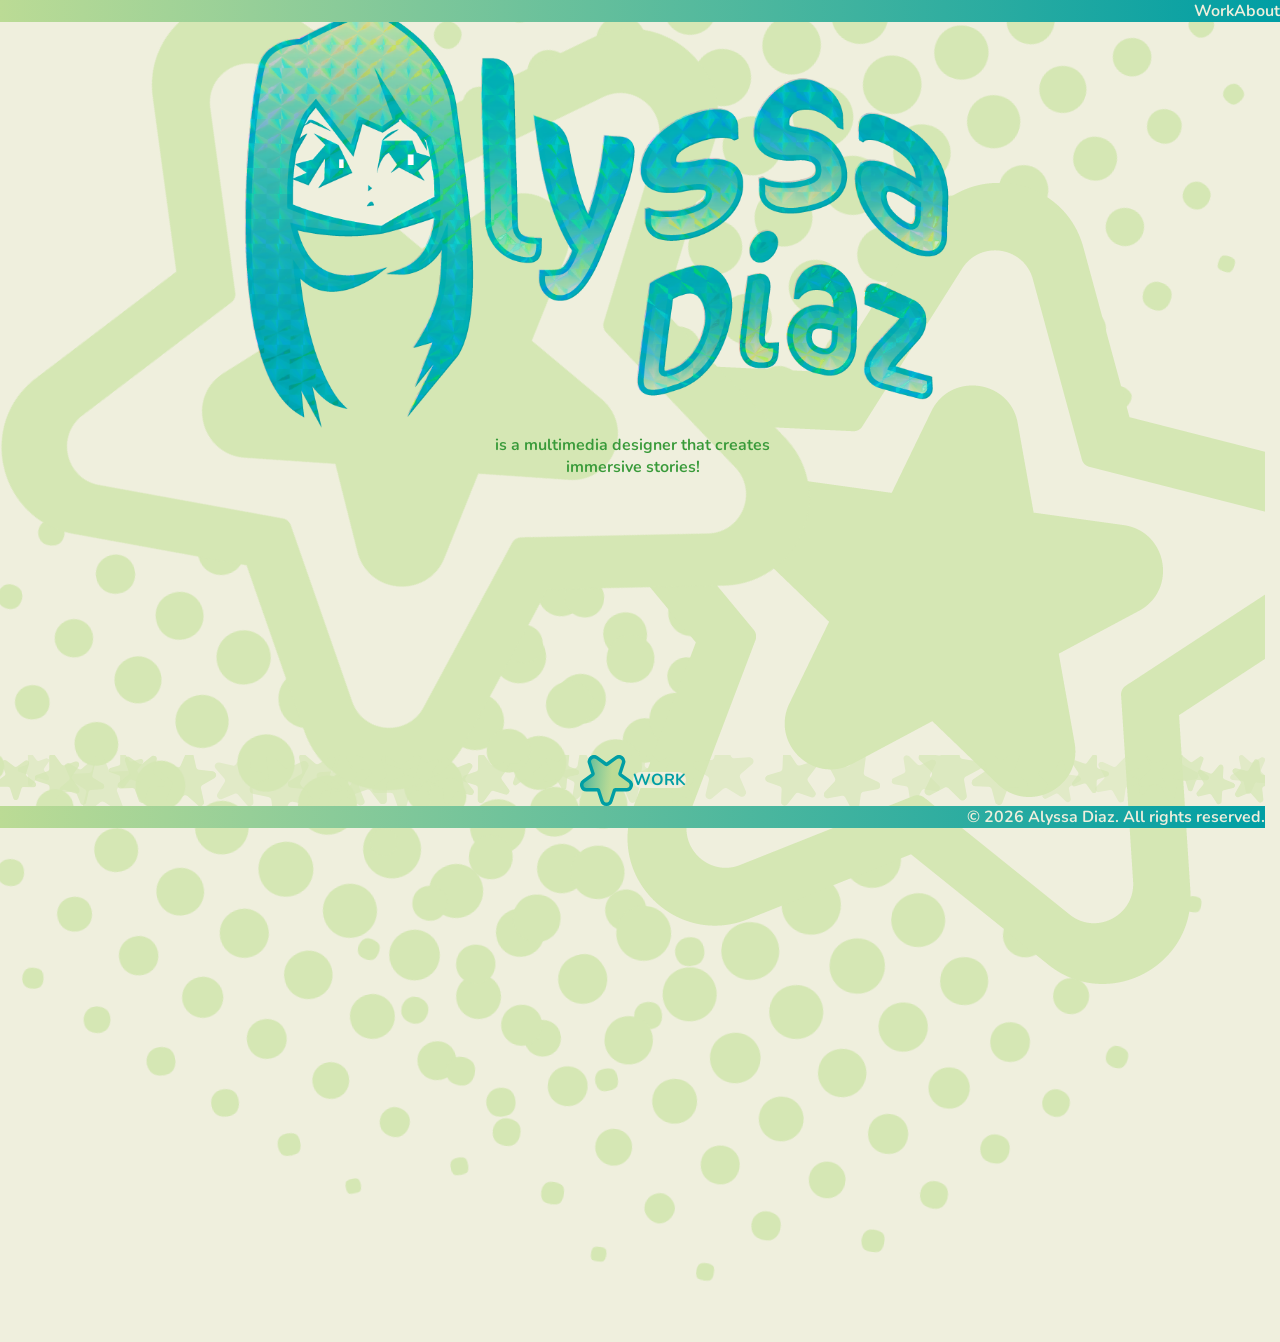
==== commit 52a2b694: "fixed thum,bnails" ====
--- a/index.html
+++ b/index.html
@@ -95,9 +95,11 @@
   </div>
   
   <!-- image container -->
-  <div class="project-image-container">
-    <img src="assets\homepage\spark.png" alt="Spark Project" class="final-render" />
-  </div>
+  <div
+    class="project-image-container project-image-container--spark"
+    role="img"
+    aria-label="Spark Project"
+  ></div>
 </a>
 
 
@@ -113,9 +115,11 @@
   </div>
   
   <!-- image container -->
-  <div class="project-image-container">
-    <img src="assets\homepage\makeamockup.png" alt="Make a Mockup Project" class="final-render" />
-  </div>
+  <div
+    class="project-image-container project-image-container--makeamockup"
+    role="img"
+    aria-label="Make a Mockup Project"
+  ></div>
 </a>
 
 
--- a/style.css
+++ b/style.css
@@ -601,20 +601,37 @@
 
 /* --- THE IMAGE --- */
 .project-image-container {
+  position: relative;
   width: 90%;
   height: calc(20rem * var(--site-scale, 1));
   margin: 0 auto;
   overflow: hidden;
   border-radius: calc(5.5rem * var(--site-scale, 1));
-  display: flex;
   border: calc(12px * var(--site-scale, 1)) solid #bbdb95;
 }
 
 .final-render {
-  width: 100%;
-  height: auto;
+  position: absolute;
+  inset: 0;
+  width: 100%;
+  height: 100%;
   object-fit: cover;
-  display: block;
+  object-position: center center;
+}
+
+/* Crop via background-position (adjust second value: lower = higher in frame) */
+.project-image-container--makeamockup {
+  background-image: url("assets/homepage/makeamockup.png");
+  background-size: cover;
+  background-position: center 33%;
+  background-repeat: no-repeat;
+}
+
+.project-image-container--spark {
+  background-image: url("assets/homepage/spark.png");
+  background-size: cover;
+  background-position: center 70%;
+  background-repeat: no-repeat;
 }
 
 /* =========================
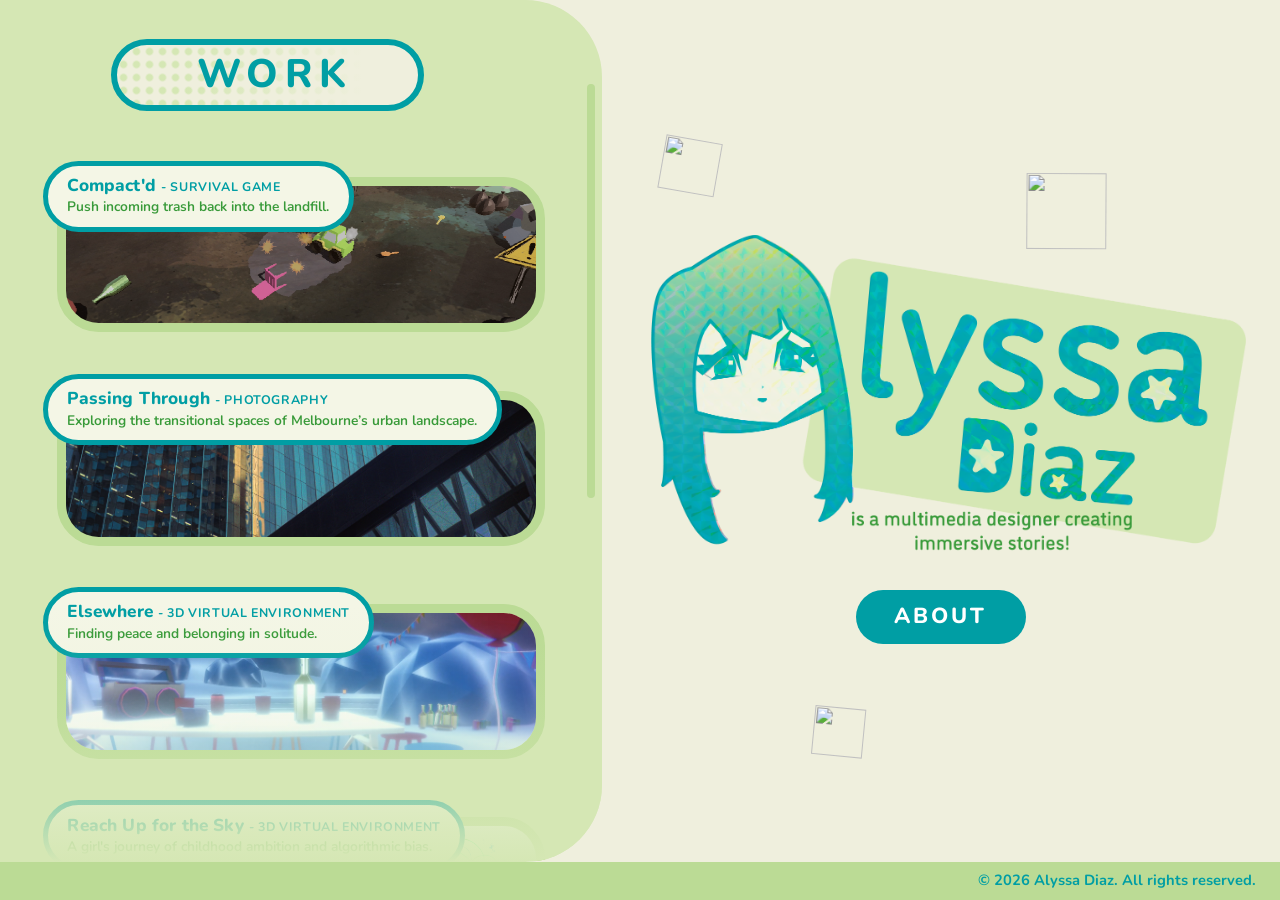
==== commit b3def507: "new" ====
--- a/index.html
+++ b/index.html
@@ -1,139 +1,119 @@
 <!DOCTYPE html>
 <html lang="en">
-<head>
-  <meta charset="UTF-8">
-  <meta name="viewport" content="width=device-width, initial-scale=1.0">
-  <title>Alyssa Diaz</title>
-  <link rel="stylesheet" href="https://fonts.googleapis.com/css2?family=Inconsolata:wght@200..900&family=Nunito:ital,wght@0,200..1000;1,200..1000&display=swap">
-  <link rel="stylesheet" href="style.css">
-</head>
+  <head>
+    <meta charset="UTF-8" />
+    <meta name="viewport" content="width=device-width, initial-scale=1.0" />
+    <title>Alyssa Diaz</title>
+    <link rel="stylesheet" href="https://fonts.googleapis.com/css2?family=Inconsolata:wght@200..900&family=Nunito:ital,wght@0,200..1000;1,200..1000&display=swap" />
+    <link rel="stylesheet" href="css/style.css" />
+  </head>
+  <body>
+    <div class="stage">
+      <section class="work-panel" aria-labelledby="work-heading">
+        <div class="work-scroll">
+          <div class="work-heading-wrap">
+            <img
+              class="work-heading-star"
+              src="Assets/title-star.svg"
+              alt=""
+              aria-hidden="true"
+            />
+            <h2 id="work-heading" class="work-heading">WORK</h2>
+          </div>
 
-<!-- navigation----------------------------->
-<body>
-  <header class="header">
-    <nav class="nav" aria-label="Main">
-      <ul>
-        <li><a href="index.html">Work</a></li>
-        <li><a href="about.html">About</a></li>
-      </ul>
-    </nav>
-  </header>
+          <a class="work-card" href="Work/Compact%27d.html">
+            <div class="work-card-label">
+              <h3>Compact'd <span>- Survival game</span></h3>
+              <p>Push incoming trash back into the landfill.</p>
+            </div>
+            <div class="work-card-media work-card-media--compact">
+              <img src="Assets/work/Compactd.png" alt="Green landfill compactor from Compact'd" />
+            </div>
+          </a>
 
-  <!-- ME! ------------------------------------->
-  <section class="intro-area" id="intro">
-    <div class="intro-decor" aria-hidden="true">
-      <img src="assets/homepage/halftone-circle.png" alt="" class="intro-asset intro-halftone intro-halftone--1">
-      <img src="assets/homepage/halftone-circle.png" alt="" class="intro-asset intro-halftone intro-halftone--2">
-      <img src="assets/homepage/halftone-circle.png" alt="" class="intro-asset intro-halftone intro-halftone--3">
-      <img src="assets/homepage/bigstar.png" alt="" class="intro-asset intro-star intro-star--1">
-      <img src="assets/homepage/bigstar.png" alt="" class="intro-asset intro-star intro-star--2">
+          <a class="work-card" href="Work/Passing%20Through.html">
+            <div class="work-card-label">
+              <h3>Passing Through <span>- Photography</span></h3>
+              <p>Exploring the transitional spaces of Melbourne’s urban landscape.</p>
+            </div>
+            <div class="work-card-media work-card-media--passing">
+              <img src="Assets/work/passingthrough/finals/final4.png" alt="Glass towers and a pedestrian bridge from Passing Through" />
+            </div>
+          </a>
+
+          <a class="work-card" href="Work/Elsewhere.html">
+            <div class="work-card-label">
+              <h3>Elsewhere <span>- 3D virtual environment</span></h3>
+              <p>Finding peace and belonging in solitude.</p>
+            </div>
+            <div class="work-card-media">
+              <img src="Assets/work/elsewhere.png" alt="A quiet 3D landscape from Elsewhere" />
+            </div>
+          </a>
+
+          <a class="work-card" href="Work/Reach%20Up%20for%20the%20Sky.html">
+            <div class="work-card-label">
+              <h3>Reach Up for the Sky <span>- 3D virtual environment</span></h3>
+              <p>A girl's journey of childhood ambition and algorithmic bias.</p>
+            </div>
+            <div class="work-card-media">
+              <img src="Assets/work/reachup.png" alt="City scene from Reach Up for the Sky" />
+            </div>
+          </a>
+
+          <a class="work-card" href="Work/Spark.html">
+            <div class="work-card-label">
+              <h3>Spark <span>- Game concept</span></h3>
+              <p>Love in the age of swipe.</p>
+            </div>
+            <div class="work-card-media work-card-media--spark">
+              <img src="Assets/work/spark.png" alt="Illustrated scene from Spark" />
+            </div>
+          </a>
+
+          <a class="work-card" href="Work/Make%20a%20Mockup.html">
+            <div class="work-card-label">
+              <h3>Make a Mockup <span>- Web game</span></h3>
+              <p>A dress up game before the dress.</p>
+            </div>
+            <div class="work-card-media work-card-media--mockup">
+              <img src="Assets/work/makeamockup.png" alt="Pink dress-up workspace from Make a Mockup" />
+            </div>
+          </a>
+        </div>
+        <div class="work-bar" aria-hidden="true">
+          <span class="work-bar-thumb"></span>
+        </div>
+      </section>
+
+      <section class="hero">
+        <div class="starfield" aria-hidden="true"></div>
+        <main class="home">
+          <h1 class="sr-only">Alyssa Diaz</h1>
+          <div class="logo-wrap">
+            <span class="eye-fill eye-fill-left" aria-hidden="true"></span>
+            <span class="eye-fill eye-fill-right" aria-hidden="true"></span>
+            <img
+              class="eyes"
+              src="Assets/homepage/B_Logoeyes.png"
+              alt=""
+              aria-hidden="true"
+            />
+            <img
+              class="logo"
+              src="Assets/homepage/B_Logo.png"
+              alt="Alyssa Diaz, multimedia designer creating immersive stories"
+            />
+          </div>
+          <nav class="actions" aria-label="Primary">
+            <a class="btn" href="about.html">ABOUT</a>
+          </nav>
+        </main>
+      </section>
     </div>
-
-    <div class="intro-content">
-      <div class="logo-box">
-        <img src="assets/homepage/logo.png" alt="logo" class="logo">
-      </div>
-
-      <div class="intro-text">
-        <p>is a multimedia designer that creates immersive stories!</p>
-      </div>
-    </div>
-  </section>
-  
-    <!-- work section --------------------------------------->
-    <div class="work-section-clip">
-    <section class="work-section" id="work">
-      <div class="work-decor" aria-hidden="true"></div>
-      <div class="work-title-wrapper">
-        <img src="assets/title-star.svg" class="star-icon" alt="" aria-hidden="true">
-        <h2 class="work-title">WORK</h2>
-      </div>
-      <div class="work-grid">
- <!-- project 1 -->
- <a href="works/elsewhere.html" class="project-card">
-    <!-- project label ontop -->
-    <div class="project-info-label">
-      <h3 class="project-title">ELSEWHERE</h3>
-      <p class="project-subtitle">3D VIRTUAL ENVIRONMENT</p>
-      <p class="project-tagline">Finding belonging and peace in solitude.</p>
-    </div>
-    
-    <!-- image container -->
-    <div class="project-image-container">
-      <img src="assets\homepage\elsewhere.png" alt="Elsewhere Project" class="final-render" />
-    </div>
-  </a>
-
-
-        <!-- project  1 end -->
-
-         <!-- project 2 -->
- <a href="works/reachup.html" class="project-card">
-    <!-- project label ontop -->
-    <div class="project-info-label">
-      <h3 class="project-title">REACH UP FOR THE SKY</h3>
-      <p class="project-subtitle">3D VIRTUAL ENVIRONMENT</p>
-      <p class="project-tagline">A girl's journey of childhood ambition and algorithmic bias.</p>
-    </div>
-    
-    <!-- image container -->
-    <div class="project-image-container">
-      <img src="assets\homepage\reachup.png" alt="Reach Up Project" class="final-render" />
-    </div>
-  </a>
-
-
-        <!-- project  2 end -->
-
-                 <!-- project 3 -->
- <a href="works/spark.html" class="project-card">
-  <!-- project label ontop -->
-  <div class="project-info-label">
-    <h3 class="project-title">SPARK</h3>
-    <p class="project-subtitle">GAME CONCEPT</p>
-    <p class="project-tagline">Love in the age of swipe.</p>
-  </div>
-  
-  <!-- image container -->
-  <div
-    class="project-image-container project-image-container--spark"
-    role="img"
-    aria-label="Spark Project"
-  ></div>
-</a>
-
-
-      <!-- project  3 end -->
-
-               <!-- project 4 -->
- <a href="works/makeamockup.html" class="project-card">
-  <!-- project label ontop -->
-  <div class="project-info-label">
-    <h3 class="project-title">MAKE A MOCKUP</h3>
-    <p class="project-subtitle">WEB GAME</p>
-    <p class="project-tagline">A dress up game before the dress.</p>
-  </div>
-  
-  <!-- image container -->
-  <div
-    class="project-image-container project-image-container--makeamockup"
-    role="img"
-    aria-label="Make a Mockup Project"
-  ></div>
-</a>
-
-
-      <!-- project  4 end -->
-
-        
-      </div>
-    </section>
-    </div>
-
-  <!-- footer -->
-  <footer class="site-footer" id="footer">
-    <p>&copy; 2026 Alyssa Diaz. All rights reserved.</p>
-  </footer>
-  <script src="js/work-stars.js" defer></script>
-</body>
+    <footer class="site-footer">
+      <p>© 2026 Alyssa Diaz. All rights reserved.</p>
+    </footer>
+    <script src="js/main.js"></script>
+  </body>
 </html>
--- a/css/style.css
+++ b/css/style.css
@@ -0,0 +1,951 @@
+*,
+*::before,
+*::after {
+  box-sizing: border-box;
+}
+
+html,
+body {
+  margin: 0;
+  height: 100%;
+}
+
+body {
+  min-height: 100vh;
+  height: 100vh;
+  display: flex;
+  flex-direction: column;
+  background: #efefdd;
+  color: #009ea4;
+  font-family: "Nunito", sans-serif;
+  overflow: hidden;
+}
+
+.stage {
+  display: grid;
+  grid-template-columns: minmax(0, 47%) minmax(0, 1fr);
+  flex: 1 1 auto;
+  min-height: 0;
+}
+
+.work-panel {
+  --panel-radius: clamp(3.25rem, 6vw, 6rem);
+  position: relative;
+  z-index: 2;
+  min-height: 0;
+  background: #d5e7b4;
+  border-top-right-radius: var(--panel-radius);
+  border-bottom-right-radius: var(--panel-radius);
+  overflow: hidden;
+}
+
+.work-panel::after {
+  content: "";
+  position: absolute;
+  left: 0;
+  right: 0;
+  bottom: 0;
+  height: 16rem;
+  z-index: 4;
+  pointer-events: none;
+  background: linear-gradient(
+    to bottom,
+    rgba(213, 231, 180, 0) 0%,
+    rgba(213, 231, 180, 0.04) 16%,
+    rgba(213, 231, 180, 0.12) 32%,
+    rgba(213, 231, 180, 0.26) 48%,
+    rgba(213, 231, 180, 0.46) 62%,
+    rgba(213, 231, 180, 0.68) 76%,
+    rgba(213, 231, 180, 0.86) 88%,
+    #d5e7b4 100%
+  );
+}
+
+.work-scroll {
+  height: 100%;
+  overflow-x: hidden;
+  overflow-y: auto;
+  overscroll-behavior: contain;
+  display: flex;
+  flex-direction: column;
+  align-items: center;
+  gap: clamp(2.5rem, 5.5vh, 3.6rem);
+  padding: clamp(1.35rem, 3.2vh, 2.1rem) clamp(1.5rem, 3vw, 2.4rem)
+    clamp(2rem, 5vh, 3rem);
+  scrollbar-width: none;
+}
+
+.work-scroll::-webkit-scrollbar {
+  display: none;
+  width: 0;
+  height: 0;
+}
+
+.work-bar {
+  position: absolute;
+  top: calc(var(--panel-radius) + 0.45rem);
+  bottom: calc(var(--panel-radius) + 0.45rem);
+  right: 0.4rem;
+  width: 8px;
+  z-index: 5;
+  pointer-events: none;
+}
+
+.work-bar-thumb {
+  position: absolute;
+  left: 0;
+  width: 100%;
+  border-radius: 999px;
+  background: #bbdb95;
+}
+
+.work-heading-wrap {
+  display: inline-flex;
+  align-items: center;
+  justify-content: center;
+  position: relative;
+  z-index: 4;
+  margin: 0.2rem 0 0.1rem;
+}
+
+.work-heading-star {
+  width: auto;
+  height: 5.35rem;
+  flex-shrink: 0;
+  margin-right: -4.15rem;
+  position: relative;
+  z-index: 2;
+  pointer-events: none;
+  user-select: none;
+  -webkit-user-drag: none;
+}
+
+.work-heading {
+  margin: 0;
+  padding: 0.62rem 4.1rem 0.62rem 5rem;
+  color: #009ea4;
+  background-color: #efefdd;
+  background-image:
+    linear-gradient(to left, #efefdd 18%, transparent 78%),
+    radial-gradient(#d5e7b4 30%, transparent 50%);
+  background-size: 100% 100%, 13px 13px;
+  background-repeat: no-repeat, repeat;
+  border: 6px solid #009ea4;
+  border-radius: 999px;
+  font-family: "Nunito", sans-serif;
+  font-size: clamp(2.2rem, 3.1vw, 2.85rem);
+  font-weight: 800;
+  letter-spacing: 0.16em;
+  line-height: 1;
+}
+
+.work-card {
+  position: relative;
+  display: block;
+  width: min(93%, 48rem);
+  margin-top: 0.55rem;
+  color: inherit;
+  text-decoration: none;
+  cursor: pointer;
+}
+
+.work-card:hover .work-card-media {
+  border-color: #009ea4;
+}
+
+.work-card:focus-visible {
+  outline: 3px solid #005f63;
+  outline-offset: 4px;
+  border-radius: 2.6rem;
+}
+
+.work-card-media {
+  border: 9px solid #bbdb95;
+  border-radius: 2.6rem;
+  overflow: hidden;
+  aspect-ratio: 3.15 / 1;
+  background: #bbdb95;
+}
+
+.work-card-media img {
+  display: block;
+  width: 100%;
+  height: 100%;
+  object-fit: cover;
+  object-position: center;
+}
+
+.work-card-media--compact img {
+  object-position: center 62%;
+}
+
+.work-card-media--passing img {
+  object-position: center 68%;
+}
+
+.work-card-media--spark img {
+  object-position: center 70%;
+}
+
+.work-card-media--mockup img {
+  object-position: center 33%;
+}
+
+.work-card-label {
+  position: absolute;
+  z-index: 2;
+  top: -1.05rem;
+  left: -0.85rem;
+  width: max-content;
+  max-width: min(94%, 32rem);
+  margin: 0;
+  padding: 0.58rem 1.2rem 0.64rem;
+  background: #f4f6e6;
+  border: 5px solid #009ea4;
+  border-radius: 999px;
+}
+
+.work-card-label h3,
+.work-card-label p {
+  margin: 0;
+}
+
+.work-card-label h3 {
+  color: #009ea4;
+  font-family: "Nunito", sans-serif;
+  font-size: clamp(1.08rem, 1.35vw, 1.28rem);
+  font-weight: 800;
+  letter-spacing: 0.01em;
+  line-height: 1.25;
+}
+
+.work-card-label h3 span {
+  font-size: 0.72em;
+  font-weight: 700;
+  letter-spacing: 0.05em;
+  text-transform: uppercase;
+}
+
+.work-card-label p {
+  margin-top: 0.12rem;
+  color: #389a39;
+  font-size: clamp(0.86rem, 1.05vw, 1rem);
+  font-weight: 650;
+  line-height: 1.3;
+}
+
+.hero {
+  position: relative;
+  min-width: 0;
+  min-height: 0;
+  display: grid;
+  place-items: center;
+  overflow: hidden;
+}
+
+.starfield {
+  position: absolute;
+  inset: 0;
+  z-index: 0;
+  pointer-events: none;
+  overflow: hidden;
+}
+
+.star {
+  position: absolute;
+  top: 0;
+  left: 0;
+  width: var(--size);
+  height: calc(var(--size) * 101.85 / 107.5);
+  transform-origin: center center;
+  user-select: none;
+  -webkit-user-drag: none;
+}
+
+.sr-only {
+  position: absolute;
+  width: 1px;
+  height: 1px;
+  padding: 0;
+  margin: -1px;
+  overflow: hidden;
+  clip: rect(0, 0, 0, 0);
+  white-space: nowrap;
+  border: 0;
+}
+
+.home {
+  position: relative;
+  z-index: 1;
+  width: min(90%, calc(68vh * 2912 / 1642));
+  display: flex;
+  flex-direction: column;
+  align-items: center;
+  gap: clamp(1.1rem, 3vh, 2.25rem);
+  padding: 3vh 0;
+}
+
+.logo-wrap {
+  position: relative;
+  width: 100%;
+  aspect-ratio: 2912 / 1642;
+}
+
+.logo,
+.eyes {
+  position: absolute;
+  user-select: none;
+  -webkit-user-drag: none;
+}
+
+.logo {
+  inset: 0;
+  width: 100%;
+  height: 100%;
+  object-fit: fill;
+  z-index: 2;
+  pointer-events: none;
+}
+
+.eye-fill {
+  position: absolute;
+  z-index: 1;
+  background: #eef0e2;
+  pointer-events: none;
+  border-radius: 46%;
+}
+
+.eye-fill-left {
+  left: 11.05%;
+  top: 39.2%;
+  width: 6.7%;
+  height: 6.9%;
+}
+
+.eye-fill-right {
+  left: 22.35%;
+  top: 37.3%;
+  width: 6.7%;
+  height: 7%;
+}
+
+.eyes {
+  z-index: 1;
+  left: 11.0546%;
+  top: 36.38%;
+  width: 18.101%;
+  height: auto;
+  pointer-events: none;
+  will-change: transform;
+}
+
+.actions {
+  display: flex;
+  justify-content: center;
+  align-items: center;
+  gap: clamp(0.85rem, 2.4vw, 1.75rem);
+}
+
+.btn {
+  font-family: "Nunito", sans-serif;
+  font-weight: 800;
+  font-size: clamp(1.05rem, 1.7vw, 1.4rem);
+  letter-spacing: 0.14em;
+  line-height: 1;
+  text-align: center;
+  text-decoration: none;
+  color: #ffffff;
+  background: #009ea4;
+  border-radius: 999px;
+  padding: 1rem 2.4rem;
+  min-width: 9.25rem;
+  transition: transform 0.18s ease, background-color 0.18s ease;
+}
+
+.btn:hover {
+  background: #00878c;
+  transform: translateY(-2px);
+}
+
+.btn:active {
+  transform: translateY(0);
+}
+
+.btn:focus-visible {
+  outline: 3px solid #005f63;
+  outline-offset: 4px;
+}
+
+@media (max-width: 860px) {
+  body {
+    height: auto;
+    overflow: auto;
+  }
+
+  .stage {
+    grid-template-columns: 1fr;
+    grid-template-rows: auto auto;
+    height: auto;
+    min-height: 0;
+    flex: none;
+  }
+
+  .hero {
+    min-height: 72vh;
+    order: -1;
+    overflow: hidden;
+  }
+
+  .home {
+    width: min(92vw, calc(58vh * 2912 / 1642));
+  }
+
+  .work-panel {
+    --panel-radius: clamp(2.25rem, 8vw, 3.5rem);
+    min-height: 80vh;
+    border-top-left-radius: var(--panel-radius);
+    border-top-right-radius: var(--panel-radius);
+    border-bottom-right-radius: 0;
+  }
+
+  .work-panel::after {
+    content: none;
+  }
+
+  .work-card {
+    width: min(94%, 40rem);
+  }
+
+  .work-scroll {
+    height: auto;
+    overflow: visible;
+  }
+
+  .btn {
+    padding: 0.9rem 1.6rem;
+    min-width: 7.5rem;
+  }
+}
+
+@media (prefers-reduced-motion: reduce) {
+  .btn {
+    transition: none;
+  }
+}
+
+body.project-page {
+  height: auto;
+  min-height: 100vh;
+  overflow: auto;
+}
+
+.project {
+  flex: 1 1 auto;
+  width: min(1100px, calc(100% - 8.5rem));
+  margin: 0 auto;
+  padding: clamp(1.6rem, 4vw, 2.8rem) 0 4rem;
+}
+
+.site-footer {
+  flex-shrink: 0;
+  display: flex;
+  align-items: center;
+  justify-content: flex-end;
+  gap: 0.75rem 1.25rem;
+  width: 100%;
+  min-height: 2.35rem;
+  padding: 0.35rem clamp(0.85rem, 2.2vw, 1.5rem);
+  background: #bbdb95;
+}
+
+.site-footer p {
+  margin: 0;
+  color: #009ea4;
+  font-family: "Nunito", sans-serif;
+  font-size: clamp(0.82rem, 1.15vw, 1rem);
+  font-weight: 700;
+  line-height: 1.2;
+  text-align: right;
+}
+
+.work-nav {
+  display: flex;
+  align-items: center;
+  gap: 0.45rem;
+  min-width: 0;
+  margin-right: auto;
+}
+
+.work-nav[hidden] {
+  display: none;
+}
+
+.work-nav-link {
+  max-width: 16rem;
+  overflow: hidden;
+  text-overflow: ellipsis;
+  white-space: nowrap;
+  color: #ffffff;
+  background: #009ea4;
+  border-radius: 999px;
+  padding: 0.28rem 0.8rem;
+  font-family: "Nunito", sans-serif;
+  font-size: clamp(0.78rem, 1vw, 0.92rem);
+  font-weight: 800;
+  line-height: 1.2;
+  text-decoration: none;
+  transition: transform 0.18s ease, background-color 0.18s ease;
+}
+
+.work-nav-prev::before {
+  content: "← ";
+}
+
+.work-nav-next::after {
+  content: " →";
+}
+
+.work-nav-link:hover {
+  background: #00878c;
+  transform: translateY(-2px);
+}
+
+.work-nav-link:focus-visible {
+  outline: 3px solid #005f63;
+  outline-offset: 2px;
+}
+
+.project-back {
+  position: fixed;
+  top: 1.15rem;
+  right: 1.15rem;
+  z-index: 30;
+  font-family: "Nunito", sans-serif;
+  font-weight: 800;
+  font-size: 1.05rem;
+  letter-spacing: 0.14em;
+  line-height: 1;
+  text-decoration: none;
+  color: #ffffff;
+  background: #009ea4;
+  border-radius: 999px;
+  padding: 0.95rem 1.7rem;
+  transition: transform 0.18s ease, background-color 0.18s ease;
+}
+
+.project-back:hover {
+  background: #00878c;
+  transform: translateY(-2px);
+}
+
+.project-back:focus-visible {
+  outline: 3px solid #005f63;
+  outline-offset: 4px;
+}
+
+.project .work-heading-wrap {
+  margin: 0;
+}
+
+.project .work-heading {
+  font-size: clamp(1.35rem, 2.8vw, 2.85rem);
+  padding: 0.62rem clamp(1.35rem, 3vw, 2.6rem) 0.62rem clamp(3.4rem, 5vw, 5rem);
+}
+
+.project .work-heading-star {
+  height: clamp(3.8rem, 6vw, 5.35rem);
+  margin-right: clamp(-2.9rem, -4.2vw, -4.15rem);
+}
+
+.work-tech {
+  margin: 1.35rem 0 0 0.35rem;
+  color: #389a39;
+  font-family: "Nunito", sans-serif;
+  font-size: clamp(1.15rem, 2vw, 1.45rem);
+  font-weight: 650;
+  line-height: 1.5;
+}
+
+.work-tech-label {
+  color: #009ea4;
+}
+
+.project-copy {
+  margin: 1.45rem 0 0 0.35rem;
+  max-width: 68rem;
+  color: #389a39;
+  font-family: "Nunito", sans-serif;
+  font-size: clamp(1.15rem, 1.55vw, 1.4rem);
+  font-weight: 650;
+  line-height: 1.65;
+}
+
+.project-contribution {
+  margin: 2.15rem 0 0 0.35rem;
+  max-width: 68rem;
+}
+
+.project-contribution h2,
+.project-contribution h3,
+.project-contribution p {
+  margin: 0;
+  font-family: "Nunito", sans-serif;
+}
+
+.project-contribution h2 {
+  color: #009ea4;
+  font-size: clamp(1.35rem, 2vw, 1.75rem);
+  font-weight: 800;
+  letter-spacing: 0.04em;
+}
+
+.project-contribution h3 {
+  margin-top: 0.7rem;
+  color: #389a39;
+  font-size: clamp(1.15rem, 1.6vw, 1.4rem);
+  font-weight: 800;
+}
+
+.project-contribution p {
+  margin-top: 0.55rem;
+  color: #389a39;
+  font-size: clamp(1.15rem, 1.55vw, 1.4rem);
+  font-weight: 650;
+  line-height: 1.65;
+}
+
+.project-video {
+  display: block;
+  width: min(92vw, 1480px);
+  height: auto;
+  margin-top: 2.4rem;
+  margin-left: calc(50% - min(46vw, 740px));
+  border-radius: 1.6rem;
+  background: #111111;
+}
+
+.project-showcase {
+  display: flex;
+  flex-direction: column;
+  gap: 1.35rem;
+  width: min(92vw, 1480px);
+  margin-top: 2.4rem;
+  margin-left: calc(50% - min(46vw, 740px));
+}
+
+.project-showcase .project-video,
+.project-showcase .project-gallery,
+.project-showcase .project-embed {
+  width: 100%;
+  margin: 0;
+}
+
+.project-showcase .project-embed {
+  aspect-ratio: 16 / 9;
+}
+
+.project-showcase > img {
+  display: block;
+  width: 100%;
+  height: auto;
+  border-radius: 1.6rem;
+}
+
+.project-caption {
+  margin: 0;
+  width: 100%;
+  color: #389a39;
+  font-family: "Nunito", sans-serif;
+  font-size: clamp(1.15rem, 1.55vw, 1.4rem);
+  font-weight: 650;
+  line-height: 1.55;
+  text-align: center;
+}
+
+.project-gallery {
+  display: flex;
+  flex-direction: column;
+  gap: 1.35rem;
+  width: min(92vw, 1480px);
+  margin-top: 2.4rem;
+  margin-left: calc(50% - min(46vw, 740px));
+}
+
+.project-video + .project-gallery {
+  margin-top: 1.35rem;
+}
+
+.project-gallery-row {
+  display: grid;
+  grid-template-columns: 1fr 1fr;
+  gap: 1.35rem;
+}
+
+.project-gallery img {
+  display: block;
+  width: 100%;
+  height: auto;
+  border-radius: 1.6rem;
+}
+
+.project-embed {
+  width: 100%;
+  aspect-ratio: 16 / 10;
+  border-radius: 1.6rem;
+  overflow: hidden;
+  background: #111111;
+}
+
+.project-embed iframe {
+  display: block;
+  width: 100%;
+  height: 100%;
+  border: 0;
+}
+
+.project-gallery-row img {
+  width: 100%;
+  height: min(42vw, 520px);
+  object-fit: cover;
+}
+
+.project-gallery-row--fit img {
+  height: auto;
+  object-fit: contain;
+}
+
+.project-gallery-row--fit img:last-child:nth-child(odd) {
+  grid-column: 1 / -1;
+}
+
+@media (max-width: 760px) {
+  .project-video,
+  .project-gallery,
+  .project-showcase {
+    width: 100%;
+    margin-left: 0;
+  }
+
+  .project-gallery-row {
+    grid-template-columns: 1fr;
+  }
+
+  .project-gallery-row img {
+    height: auto;
+    max-height: none;
+    object-fit: contain;
+  }
+}
+
+body.about-page {
+  height: auto;
+  min-height: 100vh;
+  overflow: auto;
+}
+
+.about-stars {
+  position: absolute;
+  inset: 0 0 2.35rem 0;
+  z-index: 0;
+  overflow: hidden;
+  pointer-events: none;
+}
+
+.about-stars img {
+  position: absolute;
+  left: var(--x);
+  top: var(--y);
+  width: var(--size);
+  height: auto;
+  animation: about-star-drift var(--dur) ease-in-out infinite;
+  animation-delay: var(--delay);
+}
+
+.about {
+  position: relative;
+  z-index: 1;
+  flex: 1 1 auto;
+  display: flex;
+  align-items: center;
+  justify-content: center;
+  gap: clamp(1.25rem, 4vw, 3.5rem);
+  width: min(1180px, calc(100% - 3rem));
+  margin: 0 auto;
+  padding: clamp(1.2rem, 3vh, 2rem) 0 clamp(1.4rem, 3vh, 2.2rem);
+}
+
+.about-visual {
+  position: relative;
+  flex: 0 0 auto;
+  animation: about-float 4.8s ease-in-out infinite;
+}
+
+.about-head {
+  display: block;
+  width: auto;
+  height: min(74vh, 40rem);
+}
+
+.about-hand {
+  position: absolute;
+  left: -8%;
+  bottom: 16%;
+  z-index: 2;
+  width: 42%;
+  height: auto;
+  transform-origin: 58% 92%;
+  animation: about-hand-wave 2.4s ease-in-out infinite;
+}
+
+.about-main {
+  display: flex;
+  flex-direction: column;
+  align-items: flex-start;
+  gap: 1rem;
+  width: min(38rem, 52vw);
+  min-width: 0;
+}
+
+.about-title {
+  font-size: clamp(1.7rem, 2.8vw, 2.7rem);
+  font-weight: 800;
+  letter-spacing: 0.01em;
+  white-space: nowrap;
+  padding: 0.55rem 1.5rem 0.55rem 4.3rem;
+}
+
+.about-title-wrap .work-heading-star {
+  height: clamp(4.2rem, 7vw, 6.2rem);
+  margin-right: clamp(-3.3rem, -4.6vw, -4.6rem);
+}
+
+.about-card {
+  width: 100%;
+  border: 6px solid #009ea4;
+  border-radius: 2.6rem;
+  padding: clamp(1.2rem, 2vw, 1.7rem) clamp(1.3rem, 2.2vw, 2rem);
+  background: linear-gradient(to bottom, #d5e7b4 0%, #d5e7b4 8%, #efefdd 72%);
+}
+
+.about-intro {
+  display: flex;
+  flex-direction: column;
+  gap: 0.85rem;
+}
+
+.about-intro p,
+.about-cta {
+  margin: 0;
+  font-family: "Nunito", sans-serif;
+}
+
+.about-intro p {
+  color: #389a39;
+  font-size: clamp(1.02rem, 1.35vw, 1.22rem);
+  font-weight: 650;
+  line-height: 1.55;
+}
+
+.about-cta {
+  margin-top: 1rem;
+  color: #009ea4;
+  font-size: clamp(1.35rem, 2vw, 1.7rem);
+  font-weight: 800;
+  line-height: 1.2;
+  text-transform: lowercase;
+}
+
+.about-actions {
+  display: flex;
+  flex-wrap: wrap;
+  gap: 0.8rem;
+  margin-top: 0.85rem;
+}
+
+.about-btn {
+  display: inline-block;
+  border: 4px solid #009ea4;
+  border-radius: 999px;
+  padding: 0.42rem 1rem;
+  color: #009ea4;
+  background-color: #efefdd;
+  background-image:
+    linear-gradient(to left, #efefdd 20%, transparent 80%),
+    radial-gradient(#d5e7b4 30%, transparent 50%);
+  background-size: 100% 100%, 10px 10px;
+  background-repeat: no-repeat, repeat;
+  font-family: "Nunito", sans-serif;
+  font-size: clamp(0.95rem, 1.3vw, 1.2rem);
+  font-weight: 800;
+  line-height: 1.2;
+  text-decoration: none;
+  white-space: nowrap;
+  transition: transform 0.18s ease;
+}
+
+.about-btn:hover {
+  transform: scale(1.05);
+}
+
+.about-btn:focus-visible {
+  outline: 3px solid #005f63;
+  outline-offset: 3px;
+}
+
+@keyframes about-float {
+  0%, 100% { transform: translateY(0); }
+  50% { transform: translateY(-1rem); }
+}
+
+@keyframes about-hand-wave {
+  0%, 100% { transform: rotate(-4deg); }
+  25% { transform: rotate(7deg); }
+  50% { transform: rotate(-2deg); }
+  75% { transform: rotate(6deg); }
+}
+
+@keyframes about-star-drift {
+  0%, 100% { transform: translate3d(0, 0, 0) rotate(var(--rot)); }
+  50% { transform: translate3d(var(--dx), var(--dy), 0) rotate(calc(var(--rot) + 14deg)); }
+}
+
+@media (max-width: 860px) {
+  .about {
+    flex-direction: column;
+    width: min(100% - 2rem, 40rem);
+    padding-top: 4.5rem;
+  }
+
+  .about-head {
+    height: min(42vh, 22rem);
+  }
+
+  .about-main,
+  .about-title-wrap {
+    width: 100%;
+    align-items: center;
+  }
+
+  .about-title {
+    white-space: normal;
+    text-align: center;
+  }
+
+  .about-card {
+    text-align: center;
+  }
+
+  .about-actions {
+    justify-content: center;
+  }
+}
+
+@media (prefers-reduced-motion: reduce) {
+  .about-visual,
+  .about-hand,
+  .about-stars img,
+  .about-btn {
+    animation: none;
+    transition: none;
+  }
+}
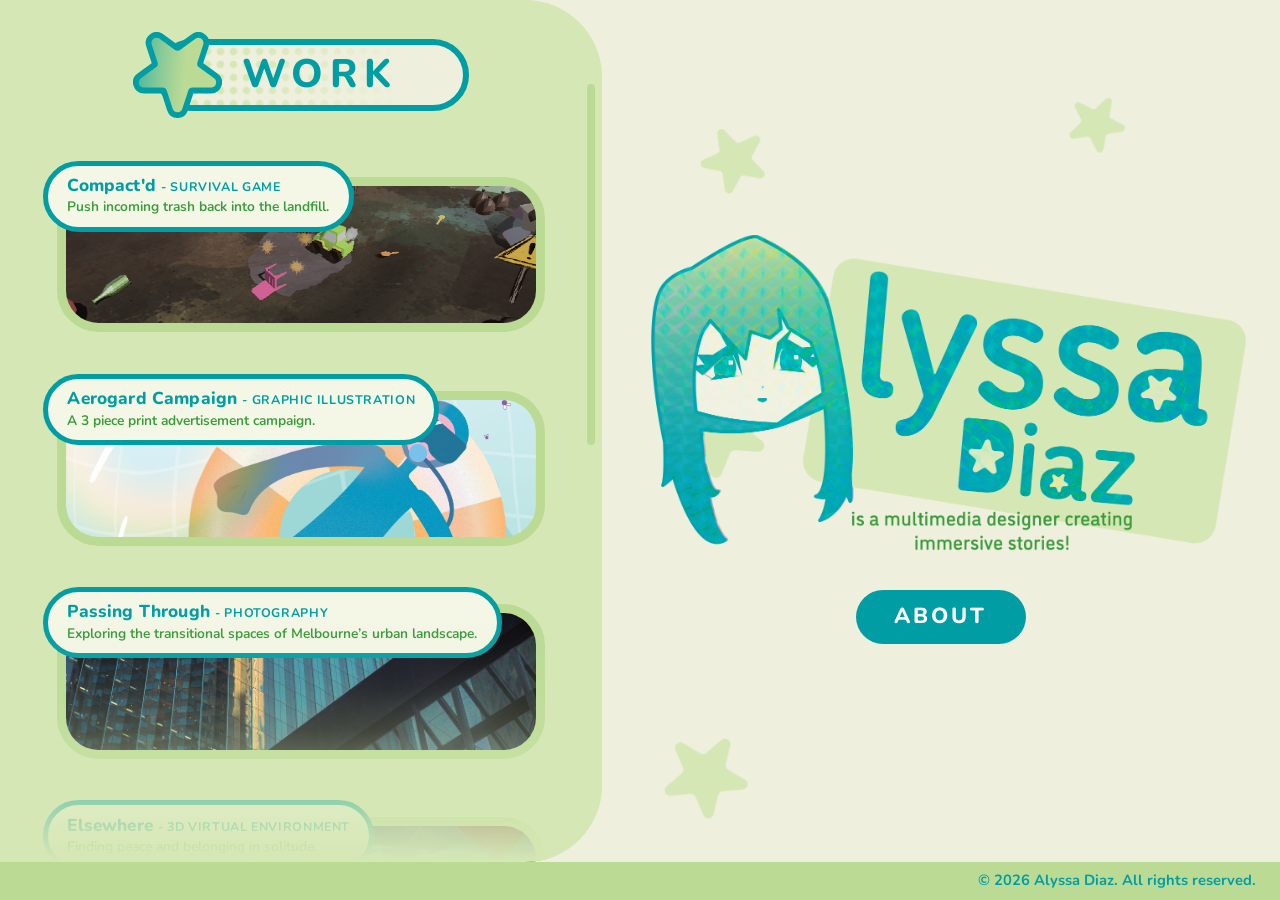
==== commit fc722ffe: "aerogard" ====
--- a/index.html
+++ b/index.html
@@ -28,6 +28,16 @@
             </div>
             <div class="work-card-media work-card-media--compact">
               <img src="Assets/work/Compactd.png" alt="Green landfill compactor from Compact'd" />
+            </div>
+          </a>
+
+          <a class="work-card" href="Work/Aerogard%20Campaign.html">
+            <div class="work-card-label">
+              <h3>Aerogard Campaign <span>- Graphic Illustration</span></h3>
+              <p>A 3 piece print advertisement campaign.</p>
+            </div>
+            <div class="work-card-media work-card-media--aerogard">
+              <img src="Assets/work/Aerogardcampaign/Final-01.png" alt="Illustrated poster of a snorkeler floating in a life ring, from the Aerogard campaign" />
             </div>
           </a>
 
--- a/css/style.css
+++ b/css/style.css
@@ -191,6 +191,10 @@
   object-position: center 33%;
 }
 
+.work-card-media--aerogard img {
+  object-position: center 13%;
+}
+
 .work-card-label {
   position: absolute;
   z-index: 2;
@@ -718,6 +722,29 @@
   grid-column: 1 / -1;
 }
 
+.project-gallery-row--three {
+  grid-template-columns: repeat(3, 1fr);
+}
+
+.project-gallery-row--three img {
+  height: auto;
+  object-fit: contain;
+}
+
+.project-posters {
+  display: flex;
+  flex-direction: column;
+  align-items: center;
+  gap: 1.35rem;
+  width: 100%;
+}
+
+.project-posters img {
+  width: min(100%, 820px);
+  height: auto;
+  border-radius: 1.6rem;
+}
+
 @media (max-width: 760px) {
   .project-video,
   .project-gallery,
@@ -734,6 +761,10 @@
     height: auto;
     max-height: none;
     object-fit: contain;
+  }
+
+  .project-gallery-row--three {
+    grid-template-columns: repeat(3, 1fr);
   }
 }
 
